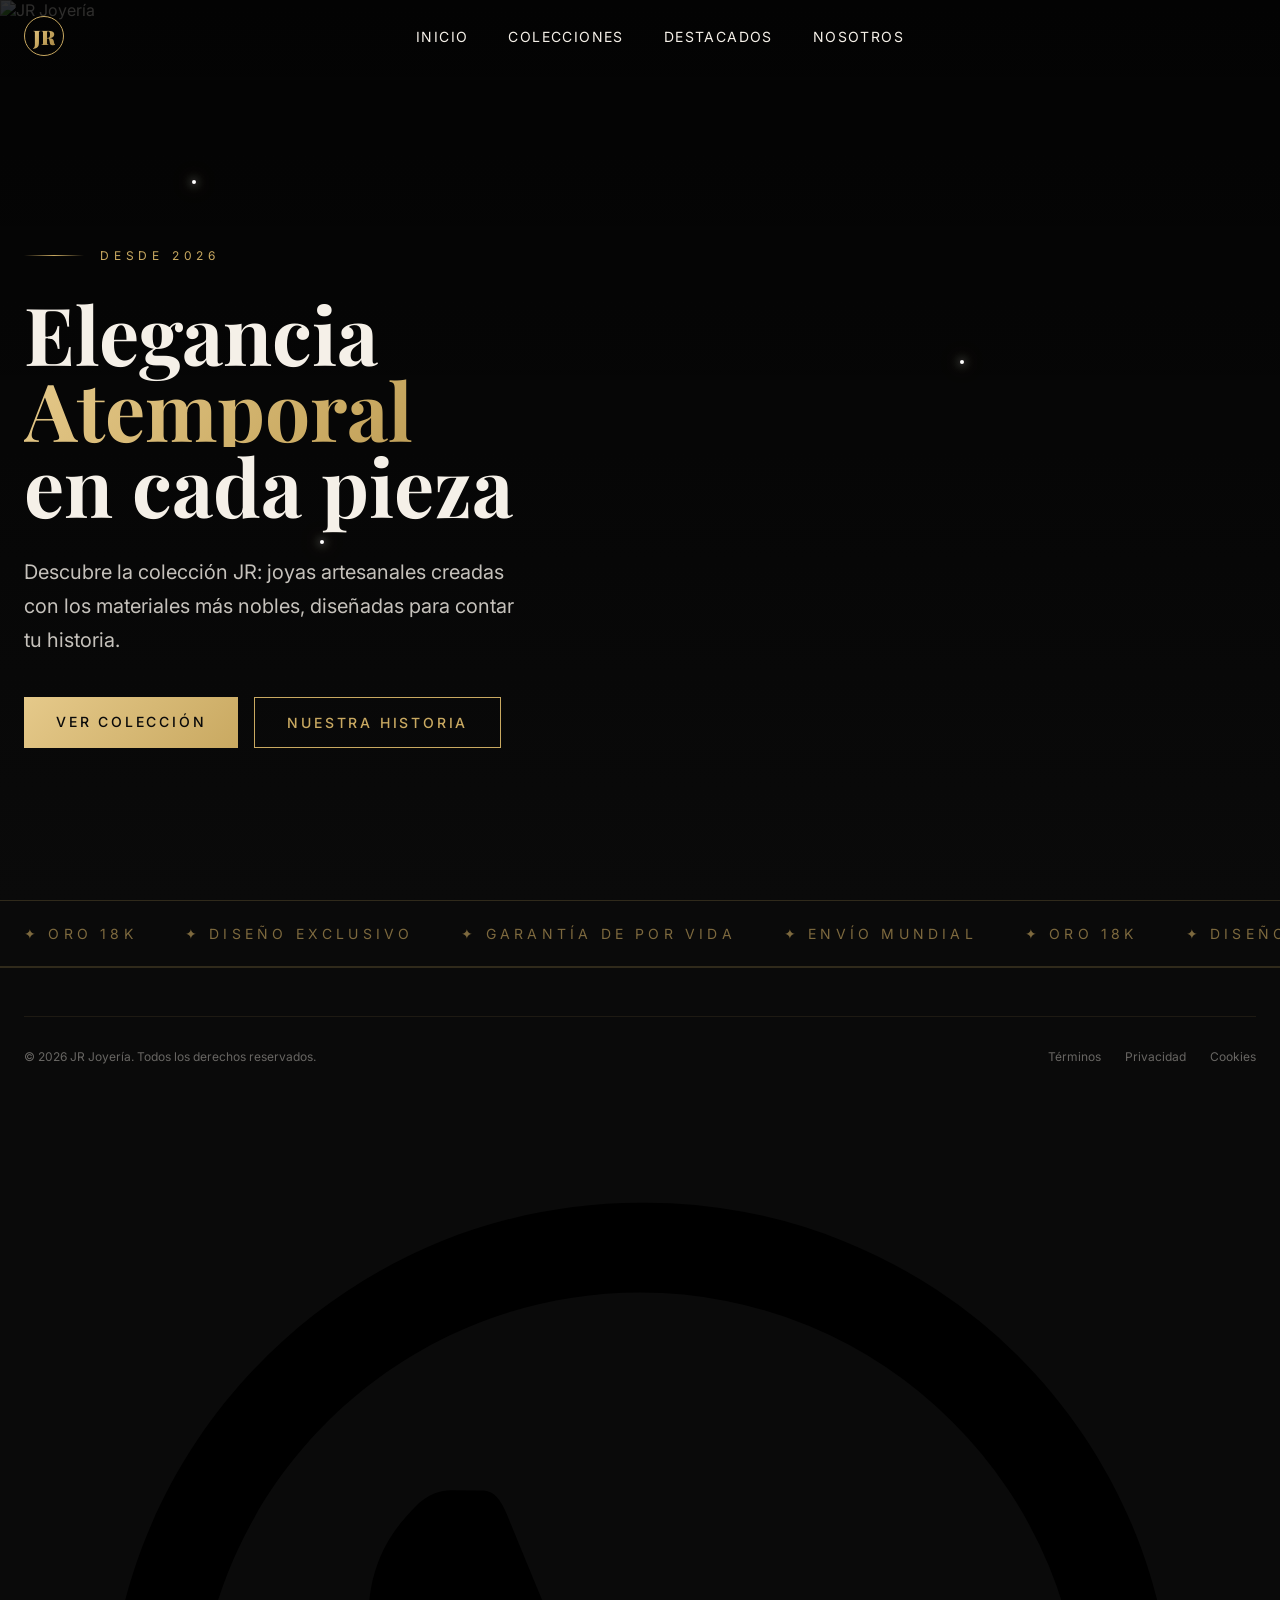
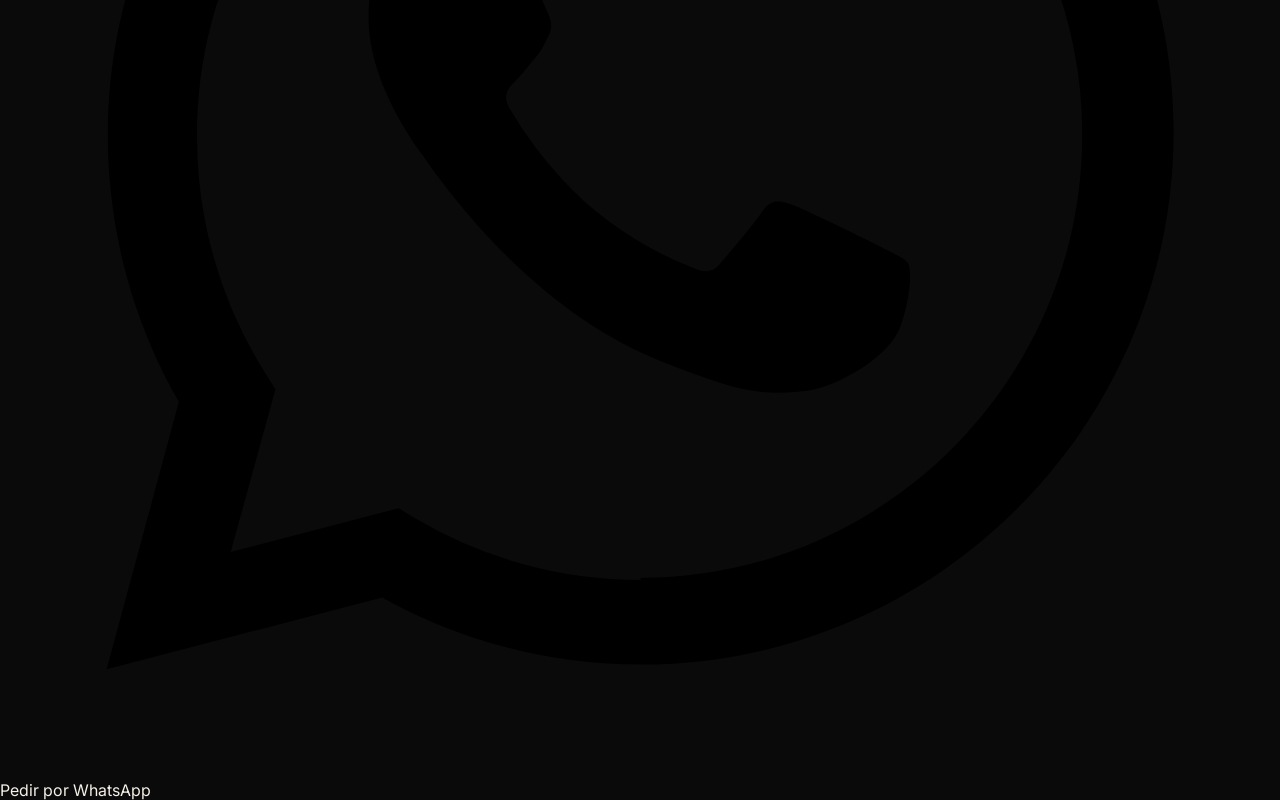
==== index.html @ 3cc1b0e0 "Update index.html" ====
<!DOCTYPE html>
<html lang="es">
<head>
<meta charset="UTF-8">
<meta name="viewport" content="width=device-width, initial-scale=1.0">
<title>JR Joyería</title>
<link rel="stylesheet" href="style.css">
<script src="script.js" defer></script>
<script src="https://cdn.tailwindcss.com"></script>
</head>
<body>

<nav id="navbar" style="position: fixed; top: 0; left: 0; right: 0; z-index: 50; padding: 1.5rem 0; transition: all 0.5s;">
  <div style="max-width: 80rem; margin: 0 auto; padding: 0 1.5rem; display: flex; align-items: center; justify-content: space-between;">
    <a href="index.html" style="display: flex; align-items: center; gap: 0.75rem;">
      <div class="gold-border" style="width: 2.5rem; height: 2.5rem; border-radius: 50%; display: flex; align-items: center; justify-content: center;">
        <span class="logo-mark text-gold-gradient" style="font-size: 1.25rem;">JR</span>
      </div>
    </a>

    <div style="display: flex; align-items: center; gap: 2.5rem;">
      <a href="index.html" style="font-size: 0.875rem; letter-spacing: 0.1em;">INICIO</a>
      <a href="colecciones.html" style="font-size: 0.875rem; letter-spacing: 0.1em;">COLECCIONES</a>
      <a href="destacados.html" style="font-size: 0.875rem; letter-spacing: 0.1em;">DESTACADOS</a>
      <a href="nosotros.html" style="font-size: 0.875rem; letter-spacing: 0.1em;">NOSOTROS</a>
    </div>

    <div style="display: flex; align-items: center; gap: 1rem;"></div>
  </div>
</nav>

<section id="inicio" style="position: relative; min-height: 100vh; display: flex; align-items: center; overflow: hidden;">
  <div style="position: absolute; inset: 0;">
    <img src="https://images.unsplash.com/photo-1515562141207-7a88fb7ce338?w=1920&h=1080&fit=crop" alt="JR Joyería" style="width: 100%; height: 100%; object-fit: cover; 
    opacity: 0.6;" />
    <div style="position: absolute; inset: 0; background: linear-gradient(to bottom, rgba(0,0,0,0.7), rgba(0,0,0,0.4), #0a0a0a);"></div>
  </div>

  <div class="sparkle" style="top: 20%; left: 15%; animation-delay: 0s;"></div>
  <div class="sparkle" style="top: 40%; left: 75%; animation-delay: 0.5s;"></div>
  <div class="sparkle" style="top: 60%; left: 25%; animation-delay: 1s;"></div>

  <div style="position: relative; z-index: 10; max-width: 80rem; margin: 0 auto; padding: 8rem 1.5rem 2rem; width: 100%;">
    <div style="max-width: 42rem;">
      <div style="display: flex; align-items: center; gap: 1rem; margin-bottom: 2rem;" class="reveal">
        <div class="gold-divider"></div>
        <span style="font-size: 0.75rem; letter-spacing: 0.4em; color: #c9a961; text-transform: uppercase;">Desde 2026</span>
      </div>
      <h1 class="font-serif reveal" style="font-size: 5rem; line-height: 0.95; margin-bottom: 2rem;">
        <span style="display: block; color: #f5f0e8;">Elegancia</span>
        <span style="display: block;" class="text-gold-gradient">Atemporal</span>
        <span style="display: block; color: #f5f0e8;">en cada pieza</span>
      </h1>
      <p class="reveal" style="font-size: 1.25rem; color: rgba(245,240,232,0.8); max-width: 32rem; margin-bottom: 2.5rem; line-height: 1.7;">
        Descubre la colección JR: joyas artesanales creadas con los materiales más nobles, diseñadas para contar tu historia.
      </p>
      <div style="display: flex; gap: 1rem; flex-wrap: wrap;" class="reveal">
        <a href="destacados.html" class="btn-gold" style="padding: 1rem 2rem; font-size: 0.875rem; letter-spacing: 0.2em; text-transform: uppercase; font-weight: 500;">
          Ver Colección
        </a>
        <a href="nosotros.html" class="btn-outline" style="padding: 1rem 2rem; font-size: 0.875rem; letter-spacing: 0.2em; text-transform: uppercase; font-weight: 500;">
          Nuestra Historia
        </a>
      </div>
    </div>
  </div>
</section>

<div style="border-top: 1px solid rgba(201,169,97,0.2); border-bottom: 1px solid rgba(201,169,97,0.2); padding: 1.5rem 0; overflow: hidden; background: #0a0a0a;">
  <div class="marquee-track" style="display: flex; white-space: nowrap;">
    <div style="display: flex; align-items: center; gap: 3rem; padding: 0 1.5rem; color: rgba(201,169,97,0.6); letter-spacing: 0.3em; font-size: 0.875rem; text-transform: uppercase;">
      <span>✦ Oro 18k</span>
      <span>✦ Diseño Exclusivo</span>
      <span>✦ Garantía de por vida</span>
      <span>✦ Envío Mundial</span>
      <span>✦ Oro 18k</span>
      <span>✦ Diseño Exclusivo</span>
      <span>✦ Garantía de por vida</span>
      <span>✦ Envío Mundial</span>
    </div>
  </div>
</div>











<footer style="background: #0a0a0a; border-top: 1px solid rgba(201,169,97,0.2); padding: 3rem 0 2rem;">
  <div style="max-width: 80rem; margin: 0 auto; padding: 0 1.5rem;">
    <div style="display: flex; justify-content: space-between; align-items: center; padding-top: 2rem; border-top: 1px solid rgba(201,169,97,0.1); flex-wrap: wrap; gap: 1rem;">
      <p style="font-size: 0.75rem; color: rgba(245,240,232,0.4);">© 2026 JR Joyería. Todos los derechos reservados.</p>
      <div style="display: flex; gap: 1.5rem; font-size: 0.75rem; color: rgba(245,240,232,0.4);">
        <a href="#" style="color: rgba(245,240,232,0.4);">Términos</a>
        <a href="#" style="color: rgba(245,240,232,0.4);">Privacidad</a>
        <a href="#" style="color: rgba(245,240,232,0.4);">Cookies</a>
      </div>
    </div>
  </div>
</footer>

<div id="cartSidebar" class="cart-sidebar" style="position: fixed; top: 0; right: 0; width: 24rem; max-width: 100%; height: 100vh; 
background: #0a0a0a; border-left: 1px solid rgba(201,169,97,0.2); z-index: 100; padding: 2rem; overflow-y: auto;">
  <div style="display: flex; justify-content: space-between; align-items: center; margin-bottom: 2rem;">
    <h3 class="font-serif" style="font-size: 1.5rem;">Tu Carrito</h3>
    <button id="closeCart" style="background: none; border: none; color: #f5f0e8; cursor: pointer; padding: 0.5rem;">
      <svg style="width: 1.5rem; height: 1.5rem;" fill="none" stroke="currentColor" stroke-width="2" viewBox="0 0 24 24"><path stroke-linecap="round" stroke-linejoin="round" d="M6 18L18 6M6 6l12 12"/></svg>
    </button>
  
  </div>
</div>

<div id="toast" style="position: fixed; bottom: 1.5rem; right: 1.5rem; z-index: 150; background: #c9a961; color: #0a0a0a; padding: 1rem 1.5rem; 
box-shadow: 0 10px 30px rgba(0,0,0,0.3); transform: translateY(6rem); opacity: 0; transition: all 0.5s; display: flex; align-items: center; gap: 0.75rem;">
  <svg style="width: 1.25rem; height: 1.25rem;" fill="none" stroke="currentColor" stroke-width="2" viewBox="0 0 24 24"><path stroke-linecap="round" 
    stroke-linejoin="round" d="M9 12.75L11.25 15 15 9.75M21 12a9 9 0 11-18 0 9 9 0 0118 0z"/></svg>
  <span id="toastMsg" style="font-size: 0.875rem; font-weight: 500; letter-spacing: 0.05em;"></span>
</div>

</body>
</html>
---- style.css ----
@import url('https://fonts.googleapis.com/css2?family=Playfair+Display:wght@400;500;600;700;900&family=Inter:wght@300;400;500;600;700&display=swap');
  
  :root {
    --gold: #c9a961;
    --gold-light: #e5c98a;
    --gold-dark: #a08040;
    --black: #0a0a0a;
    --cream: #f5f0e8;
  }
  
  * {
    margin: 0;
    padding: 0;
    box-sizing: border-box;
  }
  
  body {
    font-family: 'Inter', sans-serif;
    background: #0a0a0a;
    color: #f5f0e8;
    overflow-x: hidden;
  }
  
  .font-serif {
    font-family: 'Playfair Display', serif;
  }
  
  .text-gold-gradient {
    background: linear-gradient(135deg, #e5c98a 0%, #c9a961 50%, #a08040 100%);
    -webkit-background-clip: text;
    background-clip: text;
    -webkit-text-fill-color: transparent;
  }
  
  .gold-border {
    border: 1px solid #c9a961;
  }
  
  .reveal {
    opacity: 0;
    transform: translateY(40px);
    transition: opacity 1s ease, transform 1s ease;
  }
  
  .reveal.visible {
    opacity: 1;
    transform: translateY(0);
  }
  
  @keyframes shimmer {
    0% { background-position: -200% center; }
    100% { background-position: 200% center; }
  }
  
  @keyframes float {
    0%, 100% { transform: translateY(0); }
    50% { transform: translateY(-10px); }
  }
  
  .float {
    animation: float 4s ease-in-out infinite;
  }
  
  @keyframes sparkle {
    0%, 100% { opacity: 0; transform: scale(0); }
    50% { opacity: 1; transform: scale(1); }
  }
  
  .sparkle {
    position: absolute;
    width: 4px;
    height: 4px;
    background: #fff;
    border-radius: 50%;
    box-shadow: 0 0 10px #fff, 0 0 20px #c9a961;
    animation: sparkle 2s infinite;
  }
  
  .product-card {
    transition: transform 0.5s ease;
  }
  
  .product-card:hover {
    transform: translateY(-8px);
  }
  
  .product-card .overlay {
    opacity: 0;
    transition: opacity 0.4s ease;
  }
  
  .product-card:hover .overlay {
    opacity: 1;
  }
  
  .product-card img {
    transition: transform 0.8s ease;
  }
  
  .product-card:hover img {
    transform: scale(1.08);
  }
  
  .nav-glass {
    backdrop-filter: blur(20px);
    -webkit-backdrop-filter: blur(20px);
    background: rgba(10, 10, 10, 0.9);
    border-bottom: 1px solid rgba(201, 169, 97, 0.2);
  }
  
  .btn-gold {
    background: linear-gradient(135deg, #e5c98a 0%, #c9a961 100%);
    color: #0a0a0a;
    transition: all 0.3s ease;
    border: none;
    cursor: pointer;
  }
  
  .btn-gold:hover {
    background: linear-gradient(135deg, #f0d89a 0%, #d4b870 100%);
    transform: translateY(-2px);
    box-shadow: 0 10px 30px rgba(201, 169, 97, 0.3);
  }
  
  .btn-outline {
    border: 1px solid #c9a961;
    color: #c9a961;
    background: transparent;
    transition: all 0.3s ease;
    cursor: pointer;
  }
  
  .btn-outline:hover {
    background: #c9a961;
    color: #0a0a0a;
  }
  
  .gold-divider {
    width: 60px;
    height: 1px;
    background: linear-gradient(90deg, transparent, #c9a961, transparent);
  }
  
  .category-card {
    position: relative;
    overflow: hidden;
  }
  
  .category-card::after {
    content: '';
    position: absolute;
    inset: 0;
    background: linear-gradient(to top, rgba(0,0,0,0.85) 0%, rgba(0,0,0,0.3) 50%, transparent 100%);
    transition: all 0.4s ease;
  }
  
  .category-card:hover::after {
    background: linear-gradient(to top, rgba(201,169,97,0.85) 0%, rgba(201,169,97,0.3) 50%, transparent 100%);
  }
  
  .category-card .cat-content {
    position: relative;
    z-index: 2;
  }
  
  .testimonial {
    background: linear-gradient(135deg, rgba(201,169,97,0.05) 0%, rgba(10,10,10,0.5) 100%);
    border: 1px solid rgba(201,169,97,0.2);
  }
  
  input:focus, textarea:focus {
    outline: none;
    border-color: #c9a961;
  }
  
  .logo-mark {
    font-family: 'Playfair Display', serif;
    font-weight: 900;
  }
  
  @keyframes marquee {
    0% { transform: translateX(0); }
    100% { transform: translateX(-50%); }
  }
  
  .marquee-track {
    animation: marquee 30s linear infinite;
  }
  
  .mobile-menu {
    transform: translateX(100%);
    transition: transform 0.4s ease;
  }
  
  .mobile-menu.open {
    transform: translateX(0);
  }
  
  .no-scroll {
    overflow: hidden;
  }
  
  a {
    text-decoration: none;
    color: inherit;
  }
  
  a:hover {
    color: #c9a961;
  }
  
  .cart-sidebar {
    transform: translateX(100%);
    transition: transform 0.4s ease;
  }
  
  .cart-sidebar.open {
    transform: translateX(0);
  }
  
  .cart-item {
    display: flex;
    gap: 1rem;
    padding: 1rem 0;
    border-bottom: 1px solid rgba(201,169,97,0.2);
  }
  
  .cart-item img {
    width: 80px;
    height: 80px;
    object-fit: cover;
  }





@media (max-width: 900px) {
  #navbar {
    padding: 1rem 0 !important;
  }

  #navbar > div {
    padding: 0 1rem !important;
  }

  #navbar > div > div {
    gap: 1.5rem !important;
  }

  #navbar a {
    font-size: 0.75rem !important;
  }

  #navbar .gold-border {
    width: 2.2rem !important;
    height: 2.2rem !important;
  }

  #navbar .logo-mark {
    font-size: 1rem !important;
  }
}

@media (max-width: 600px) {
  #navbar {
    padding: 0.8rem 0 !important;
  }

  #navbar > div {
    padding: 0 0.8rem !important;
  }

  #navbar > div > div {
    gap: 0.7rem !important;
  }

  #navbar a {
    font-size: 0.6rem !important;
    letter-spacing: 0.03em !important;
  }

  #navbar .gold-border {
    width: 2rem !important;
    height: 2rem !important;
  }

  #navbar .logo-mark {
    font-size: 0.85rem !important;
  }
}
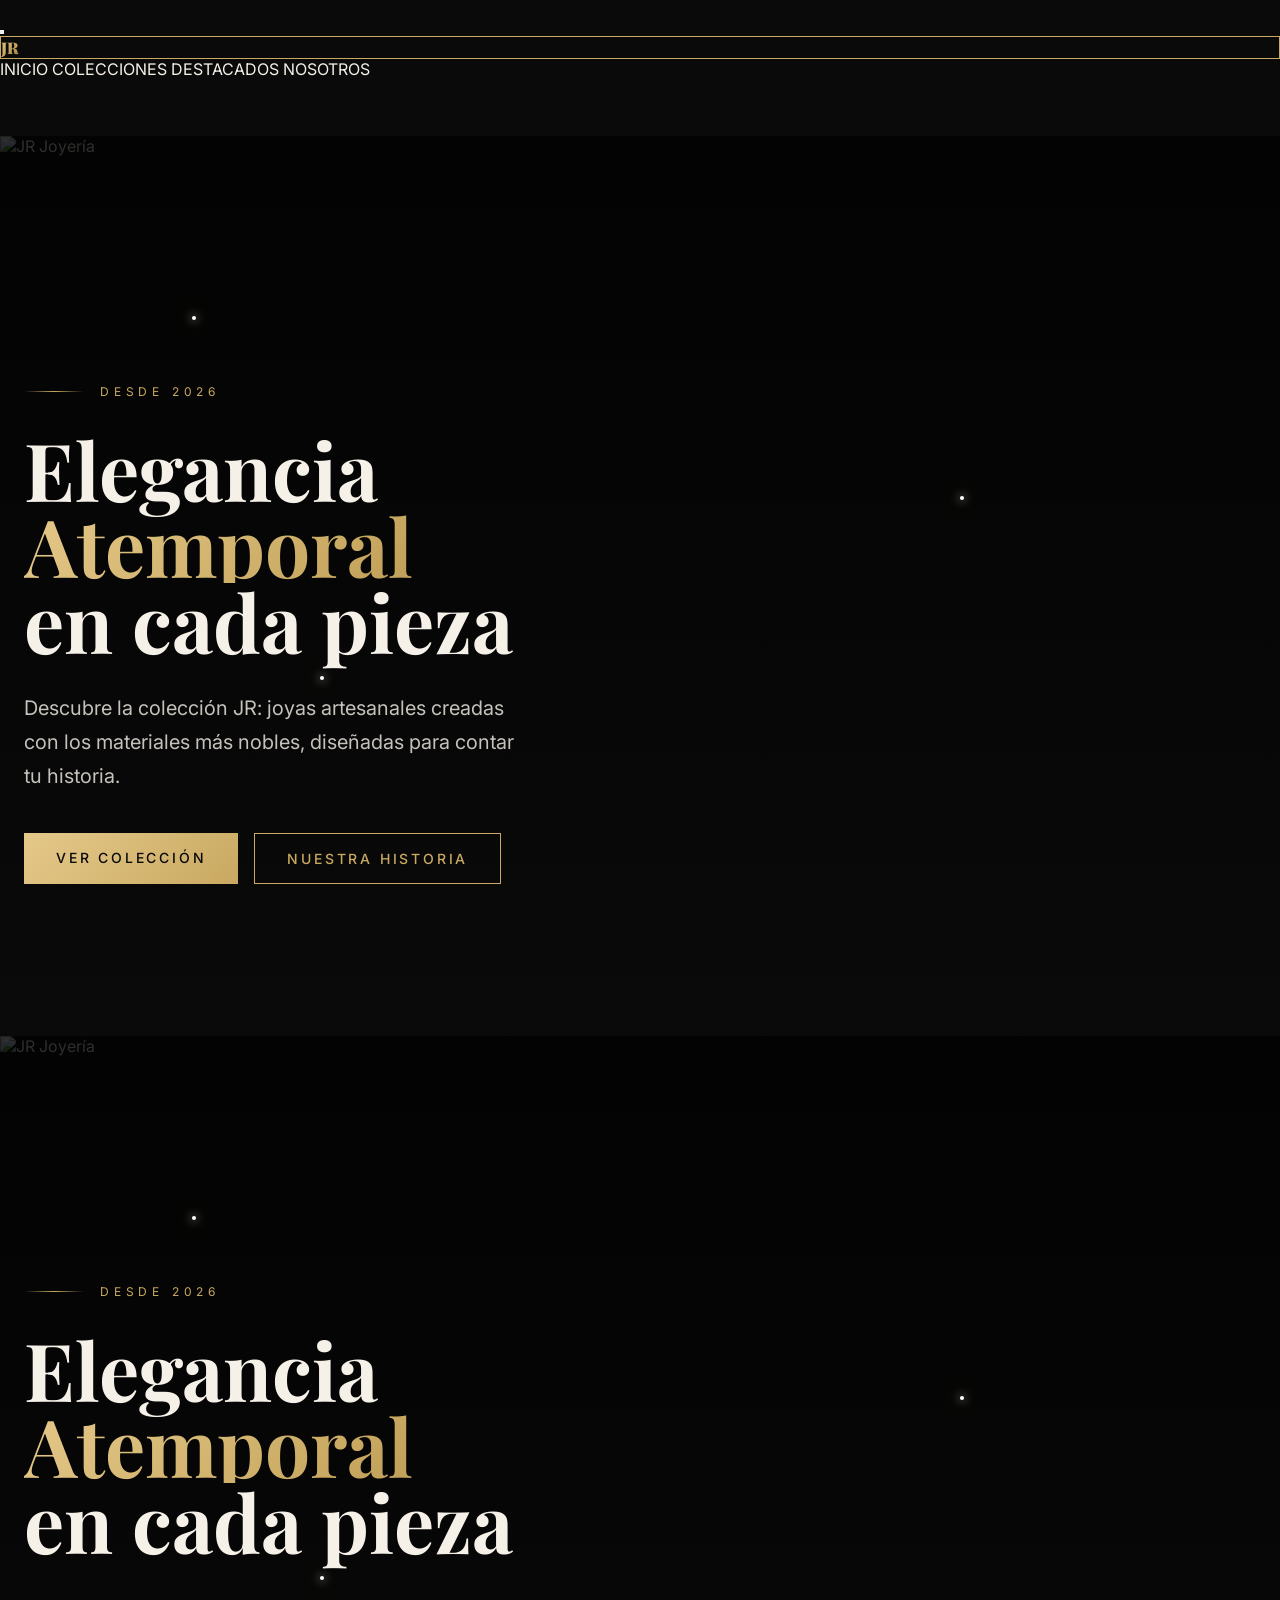
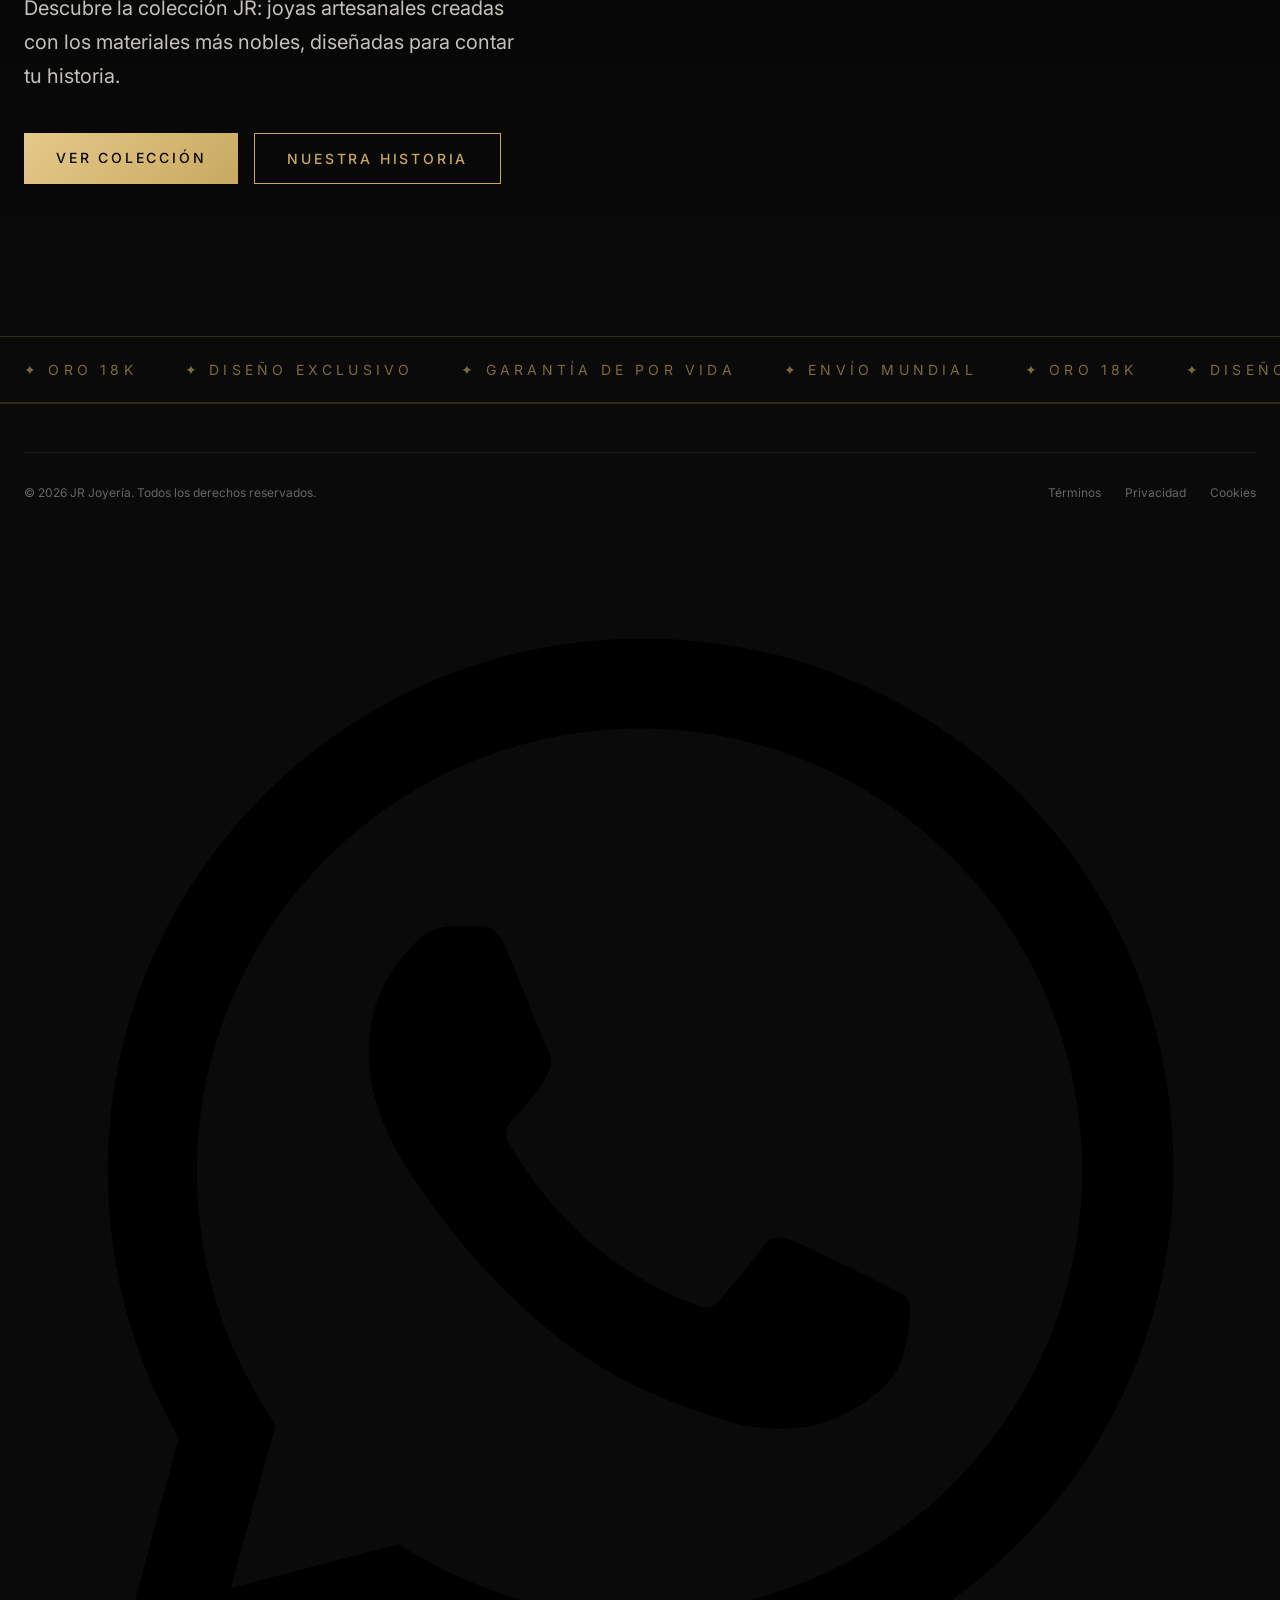
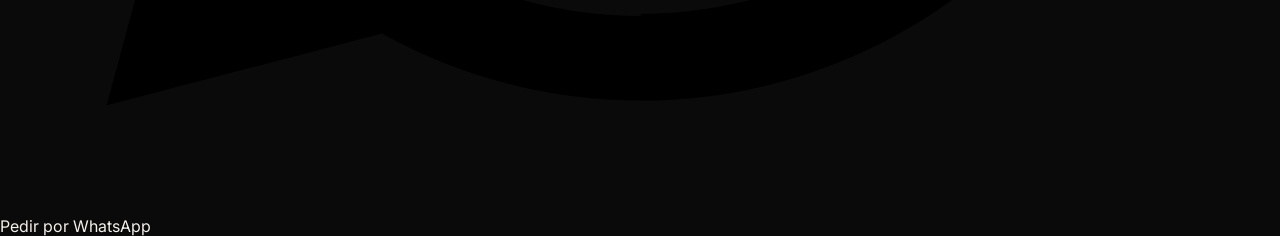
==== commit d23424f0: "Refactor navbar and mobile menu structure" ====
--- a/index.html
+++ b/index.html
@@ -10,24 +10,93 @@
 </head>
 <body>
 
-<nav id="navbar" style="position: fixed; top: 0; left: 0; right: 0; z-index: 50; padding: 1.5rem 0; transition: all 0.5s;">
-  <div style="max-width: 80rem; margin: 0 auto; padding: 0 1.5rem; display: flex; align-items: center; justify-content: space-between;">
-    <a href="index.html" style="display: flex; align-items: center; gap: 0.75rem;">
-      <div class="gold-border" style="width: 2.5rem; height: 2.5rem; border-radius: 50%; display: flex; align-items: center; justify-content: center;">
-        <span class="logo-mark text-gold-gradient" style="font-size: 1.25rem;">JR</span>
+<nav id="navbar">
+  <div class="navbar-container">
+
+    <!--bt_movil-->
+    <button id="mobileMenuBtn" class="mobile-menu-btn" aria-label="Abrir menú">
+      <span></span>
+      <span></span>
+      <span></span>
+    </button>
+
+    <!--logo-->
+    <a href="index.html" class="navbar-logo">
+      <div class="gold-border">
+        <span class="logo-mark text-gold-gradient">JR</span>
       </div>
     </a>
 
-    <div style="display: flex; align-items: center; gap: 2.5rem;">
-      <a href="index.html" style="font-size: 0.875rem; letter-spacing: 0.1em;">INICIO</a>
-      <a href="colecciones.html" style="font-size: 0.875rem; letter-spacing: 0.1em;">COLECCIONES</a>
-      <a href="destacados.html" style="font-size: 0.875rem; letter-spacing: 0.1em;">DESTACADOS</a>
-      <a href="nosotros.html" style="font-size: 0.875rem; letter-spacing: 0.1em;">NOSOTROS</a>
+    <!--pc-->
+    <div class="desktop-menu">
+      <a href="index.html">INICIO</a>
+      <a href="colecciones.html">COLECCIONES</a>
+      <a href="destacados.html">DESTACADOS</a>
+      <a href="nosotros.html">NOSOTROS</a>
     </div>
 
-    <div style="display: flex; align-items: center; gap: 1rem;"></div>
+    <!--es_derecho-->
+    <div class="navbar-right"></div>
+
   </div>
 </nav>
+
+
+<!--movil -->
+<div id="mobileMenu" class="mobile-menu">
+
+  <button id="closeMobileMenu" class="close-mobile-menu">
+    ×
+  </button>
+
+  <div class="mobile-menu-links">
+    <a href="index.html">INICIO</a>
+    <a href="colecciones.html">COLECCIONES</a>
+    <a href="destacados.html">DESTACADOS</a>
+    <a href="nosotros.html">NOSOTROS</a>
+  </div>
+
+</div>
+
+<!--FONDO OSCURO-->
+<div id="mobileOverlay" class="mobile-overlay"></div>
+
+<section id="inicio" style="position: relative; min-height: 100vh; display: flex; align-items: center; overflow: hidden;">
+  <div style="position: absolute; inset: 0;">
+    <img src="https://images.unsplash.com/photo-1515562141207-7a88fb7ce338?w=1920&h=1080&fit=crop" alt="JR Joyería" style="width: 100%; height: 100%; object-fit: cover; 
+    opacity: 0.6;" />
+    <div style="position: absolute; inset: 0; background: linear-gradient(to bottom, rgba(0,0,0,0.7), rgba(0,0,0,0.4), #0a0a0a);"></div>
+  </div>
+
+  <div class="sparkle" style="top: 20%; left: 15%; animation-delay: 0s;"></div>
+  <div class="sparkle" style="top: 40%; left: 75%; animation-delay: 0.5s;"></div>
+  <div class="sparkle" style="top: 60%; left: 25%; animation-delay: 1s;"></div>
+
+  <div style="position: relative; z-index: 10; max-width: 80rem; margin: 0 auto; padding: 8rem 1.5rem 2rem; width: 100%;">
+    <div style="max-width: 42rem;">
+      <div style="display: flex; align-items: center; gap: 1rem; margin-bottom: 2rem;" class="reveal">
+        <div class="gold-divider"></div>
+        <span style="font-size: 0.75rem; letter-spacing: 0.4em; color: #c9a961; text-transform: uppercase;">Desde 2026</span>
+      </div>
+      <h1 class="font-serif reveal" style="font-size: 5rem; line-height: 0.95; margin-bottom: 2rem;">
+        <span style="display: block; color: #f5f0e8;">Elegancia</span>
+        <span style="display: block;" class="text-gold-gradient">Atemporal</span>
+        <span style="display: block; color: #f5f0e8;">en cada pieza</span>
+      </h1>
+      <p class="reveal" style="font-size: 1.25rem; color: rgba(245,240,232,0.8); max-width: 32rem; margin-bottom: 2.5rem; line-height: 1.7;">
+        Descubre la colección JR: joyas artesanales creadas con los materiales más nobles, diseñadas para contar tu historia.
+      </p>
+      <div style="display: flex; gap: 1rem; flex-wrap: wrap;" class="reveal">
+        <a href="destacados.html" class="btn-gold" style="padding: 1rem 2rem; font-size: 0.875rem; letter-spacing: 0.2em; text-transform: uppercase; font-weight: 500;">
+          Ver Colección
+        </a>
+        <a href="nosotros.html" class="btn-outline" style="padding: 1rem 2rem; font-size: 0.875rem; letter-spacing: 0.2em; text-transform: uppercase; font-weight: 500;">
+          Nuestra Historia
+        </a>
+      </div>
+    </div>
+  </div>
+</section>
 
 <section id="inicio" style="position: relative; min-height: 100vh; display: flex; align-items: center; overflow: hidden;">
   <div style="position: absolute; inset: 0;">
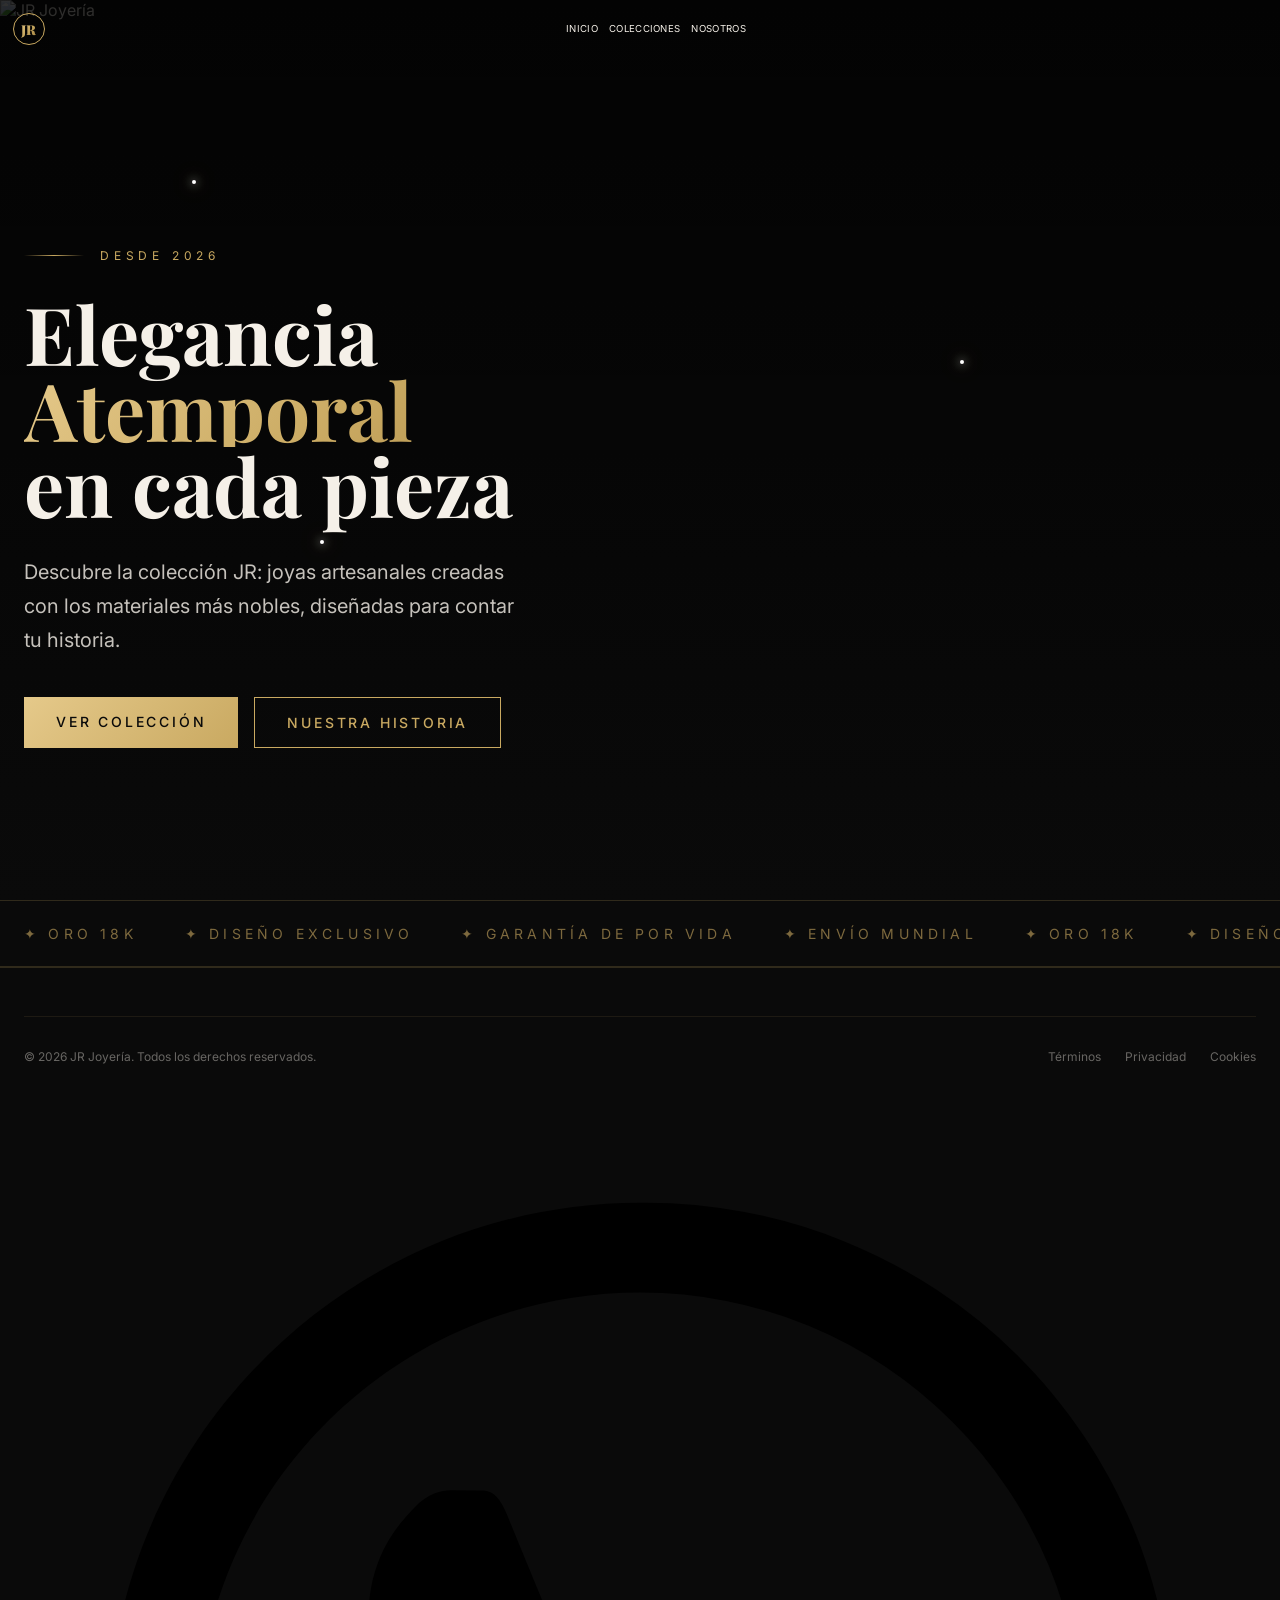
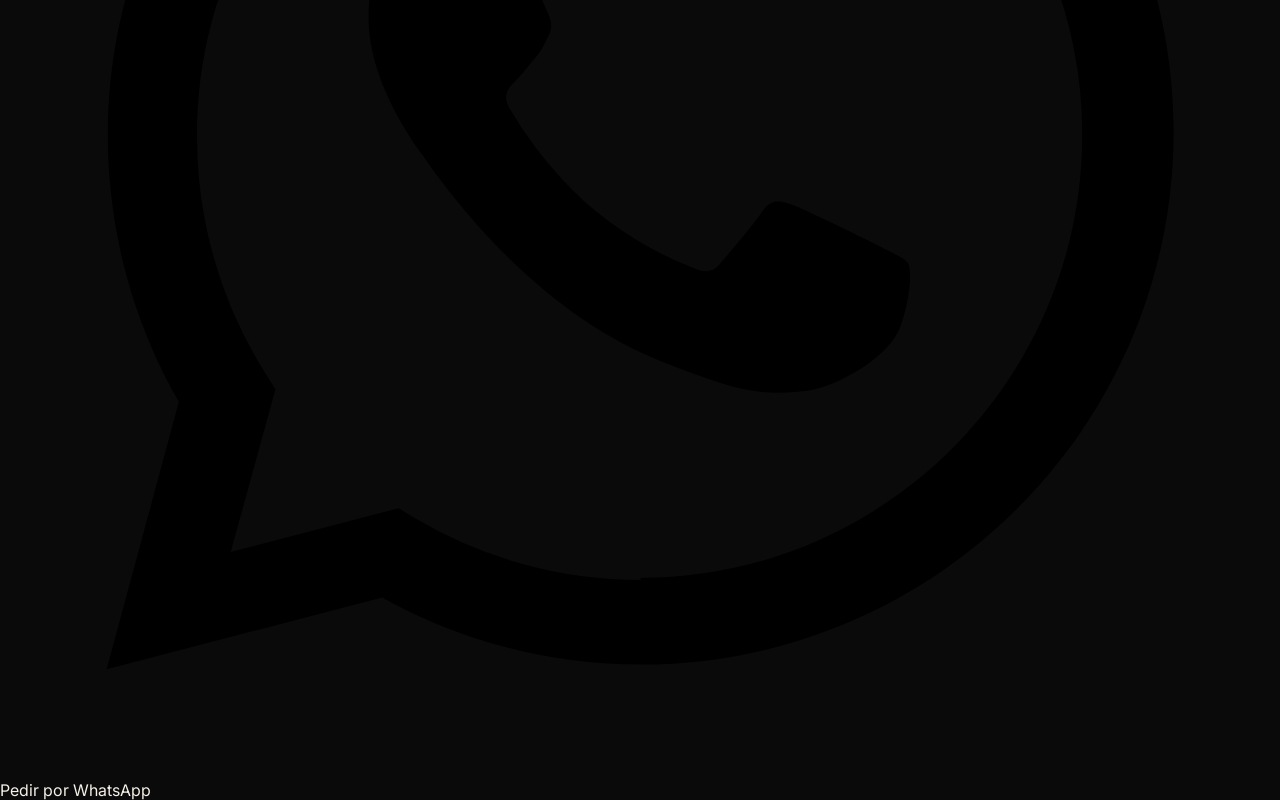
==== commit d7cf3437: "Fix HTML structure and remove duplicate sections" ====
--- a/index.html
+++ b/index.html
@@ -31,7 +31,6 @@
     <div class="desktop-menu">
       <a href="index.html">INICIO</a>
       <a href="colecciones.html">COLECCIONES</a>
-      <a href="destacados.html">DESTACADOS</a>
       <a href="nosotros.html">NOSOTROS</a>
     </div>
 
@@ -52,7 +51,6 @@
   <div class="mobile-menu-links">
     <a href="index.html">INICIO</a>
     <a href="colecciones.html">COLECCIONES</a>
-    <a href="destacados.html">DESTACADOS</a>
     <a href="nosotros.html">NOSOTROS</a>
   </div>
 
@@ -87,44 +85,7 @@
         Descubre la colección JR: joyas artesanales creadas con los materiales más nobles, diseñadas para contar tu historia.
       </p>
       <div style="display: flex; gap: 1rem; flex-wrap: wrap;" class="reveal">
-        <a href="destacados.html" class="btn-gold" style="padding: 1rem 2rem; font-size: 0.875rem; letter-spacing: 0.2em; text-transform: uppercase; font-weight: 500;">
-          Ver Colección
-        </a>
-        <a href="nosotros.html" class="btn-outline" style="padding: 1rem 2rem; font-size: 0.875rem; letter-spacing: 0.2em; text-transform: uppercase; font-weight: 500;">
-          Nuestra Historia
-        </a>
-      </div>
-    </div>
-  </div>
-</section>
-
-<section id="inicio" style="position: relative; min-height: 100vh; display: flex; align-items: center; overflow: hidden;">
-  <div style="position: absolute; inset: 0;">
-    <img src="https://images.unsplash.com/photo-1515562141207-7a88fb7ce338?w=1920&h=1080&fit=crop" alt="JR Joyería" style="width: 100%; height: 100%; object-fit: cover; 
-    opacity: 0.6;" />
-    <div style="position: absolute; inset: 0; background: linear-gradient(to bottom, rgba(0,0,0,0.7), rgba(0,0,0,0.4), #0a0a0a);"></div>
-  </div>
-
-  <div class="sparkle" style="top: 20%; left: 15%; animation-delay: 0s;"></div>
-  <div class="sparkle" style="top: 40%; left: 75%; animation-delay: 0.5s;"></div>
-  <div class="sparkle" style="top: 60%; left: 25%; animation-delay: 1s;"></div>
-
-  <div style="position: relative; z-index: 10; max-width: 80rem; margin: 0 auto; padding: 8rem 1.5rem 2rem; width: 100%;">
-    <div style="max-width: 42rem;">
-      <div style="display: flex; align-items: center; gap: 1rem; margin-bottom: 2rem;" class="reveal">
-        <div class="gold-divider"></div>
-        <span style="font-size: 0.75rem; letter-spacing: 0.4em; color: #c9a961; text-transform: uppercase;">Desde 2026</span>
-      </div>
-      <h1 class="font-serif reveal" style="font-size: 5rem; line-height: 0.95; margin-bottom: 2rem;">
-        <span style="display: block; color: #f5f0e8;">Elegancia</span>
-        <span style="display: block;" class="text-gold-gradient">Atemporal</span>
-        <span style="display: block; color: #f5f0e8;">en cada pieza</span>
-      </h1>
-      <p class="reveal" style="font-size: 1.25rem; color: rgba(245,240,232,0.8); max-width: 32rem; margin-bottom: 2.5rem; line-height: 1.7;">
-        Descubre la colección JR: joyas artesanales creadas con los materiales más nobles, diseñadas para contar tu historia.
-      </p>
-      <div style="display: flex; gap: 1rem; flex-wrap: wrap;" class="reveal">
-        <a href="destacados.html" class="btn-gold" style="padding: 1rem 2rem; font-size: 0.875rem; letter-spacing: 0.2em; text-transform: uppercase; font-weight: 500;">
+        <a href="colecciones.html" class="btn-gold" style="padding: 1rem 2rem; font-size: 0.875rem; letter-spacing: 0.2em; text-transform: uppercase; font-weight: 500;">
           Ver Colección
         </a>
         <a href="nosotros.html" class="btn-outline" style="padding: 1rem 2rem; font-size: 0.875rem; letter-spacing: 0.2em; text-transform: uppercase; font-weight: 500;">
@@ -149,13 +110,6 @@
     </div>
   </div>
 </div>
-
-
-
-
-
-
-
 
 
 
--- a/style.css
+++ b/style.css
@@ -107,7 +107,7 @@
     background: rgba(10, 10, 10, 0.9);
     border-bottom: 1px solid rgba(201, 169, 97, 0.2);
   }
-  
+
   .btn-gold {
     background: linear-gradient(135deg, #e5c98a 0%, #c9a961 100%);
     color: #0a0a0a;
@@ -231,11 +231,7 @@
     object-fit: cover;
   }
 
-
-
-
-
-@media (max-width: 900px) {
+/* Tablet */
   #navbar {
     padding: 1rem 0 !important;
   }
@@ -260,9 +256,10 @@
   #navbar .logo-mark {
     font-size: 1rem !important;
   }
-}
-
-@media (max-width: 600px) {
+
+
+/* Celular */
+
   #navbar {
     padding: 0.8rem 0 !important;
   }
@@ -288,4 +285,248 @@
   #navbar .logo-mark {
     font-size: 0.85rem !important;
   }
-}
+
+  /*NAVBAR*/
+
+#navbar {
+  position: fixed;
+  top: 0;
+  left: 0;
+  right: 0;
+  z-index: 100;
+  padding: 1.5rem 0;
+  transition: all 0.5s ease;
+}
+
+.navbar-container {
+  max-width: 80rem;
+  margin: 0 auto;
+  padding: 0 1.5rem;
+  display: flex;
+  align-items: center;
+  justify-content: space-between;
+  position: relative;
+}
+
+/*LOGO*/
+.navbar-logo {
+  display: flex;
+  align-items: center;
+  justify-content: center;
+  z-index: 101;
+}
+
+.navbar-logo .gold-border {
+  width: 2.5rem;
+  height: 2.5rem;
+  border-radius: 50%;
+  display: flex;
+  align-items: center;
+  justify-content: center;
+}
+
+.navbar-logo .logo-mark {
+  font-size: 1.25rem;
+}
+
+/*MEN DESKTOP*/
+.desktop-menu {
+  display: flex;
+  align-items: center;
+  gap: 2.5rem;
+}
+
+.desktop-menu a {
+  font-size: 0.875rem;
+  letter-spacing: 0.1em;
+  transition: color 0.3s ease;
+}
+
+/*BOTONMOVIL */
+.mobile-menu-btn {
+  display: none;
+  width: 40px;
+  height: 40px;
+  background: transparent;
+  border: none;
+  cursor: pointer;
+  flex-direction: column;
+  justify-content: center;
+  gap: 5px;
+  padding: 5px;
+  z-index: 105;
+}
+
+.mobile-menu-btn span {
+  display: block;
+  width: 24px;
+  height: 2px;
+  background: #c9a961;
+  transition: all 0.3s ease;
+}
+
+
+/*MENU LATERAL*/
+.mobile-menu {
+  position: fixed;
+  top: 0;
+  left: 0;
+  width: 280px;
+  max-width: 85vw;
+  height: 100vh;
+  background: rgba(10, 10, 10, 0.98);
+  border-right: 1px solid rgba(201, 169, 97, 0.25);
+  z-index: 110;
+  transform: translateX(-100%);
+  transition: transform 0.4s ease;
+  padding: 6rem 2rem 2rem;
+}
+
+.mobile-menu.open {
+  transform: translateX(0);
+}
+
+/*BOTON CERRAR*/
+.close-mobile-menu {
+  position: absolute;
+
+  top: 1.2rem;
+  right: 1.5rem;
+
+  background: transparent;
+  border: none;
+
+  color: #c9a961;
+
+  font-size: 2rem;
+
+  cursor: pointer;
+}
+
+/*LINKS*/
+.mobile-menu-links {
+  display: flex;
+  flex-direction: column;
+
+  gap: 1.8rem;
+}
+
+.mobile-menu-links a {
+  font-size: 0.95rem;
+
+  letter-spacing: 0.15em;
+
+  color: #f5f0e8;
+
+  padding-bottom: 1rem;
+
+  border-bottom: 1px solid rgba(201, 169, 97, 0.15);
+
+  transition: all 0.3s ease;
+}
+
+.mobile-menu-links a:hover {
+  color: #c9a961;
+
+  padding-left: 8px;
+}
+
+/*OVERLAY*/
+
+.mobile-overlay {
+  position: fixed;
+
+  inset: 0;
+
+  background: rgba(0, 0, 0, 0.65);
+
+  z-index: 109;
+
+  opacity: 0;
+  visibility: hidden;
+
+  transition: all 0.3s ease;
+}
+
+.mobile-overlay.open {
+  opacity: 1;
+  visibility: visible;
+}
+
+
+/*TABLET*/
+
+@media (max-width: 900px) {
+
+  #navbar {
+    padding: 1rem 0;
+  }
+
+  .navbar-container {
+    padding: 0 1rem;
+  }
+
+  .desktop-menu {
+    gap: 1.5rem;
+  }
+
+  .desktop-menu a {
+    font-size: 0.75rem;
+  }
+
+  .navbar-logo .gold-border {
+    width: 2.2rem;
+    height: 2.2rem;
+  }
+
+  .navbar-logo .logo-mark {
+    font-size: 1rem;
+  }
+
+}
+
+/*CELULAR*/
+@media (max-width: 600px) {
+
+  #navbar {
+    padding: 0.8rem 0;
+  }
+
+  .navbar-container {
+    padding: 0 1rem;
+    justify-content: center;
+  }
+
+  /*cultar menu desktop*/
+
+  .desktop-menu {
+    display: none;
+  }
+
+  /*ocultar espacio derecho*/
+
+  .navbar-right {
+    display: none;
+  }
+
+  /*hamburguesa*/
+  .mobile-menu-btn {
+    display: flex;
+
+    position: absolute;
+    left: 1rem;
+    top: 50%;
+    transform: translateY(-50%);
+  }
+
+  /*logo*/
+  .navbar-logo .gold-border {
+    width: 2.2rem;
+    height: 2.2rem;
+  }
+
+  .navbar-logo .logo-mark {
+    font-size: 1rem;
+  }
+
+}
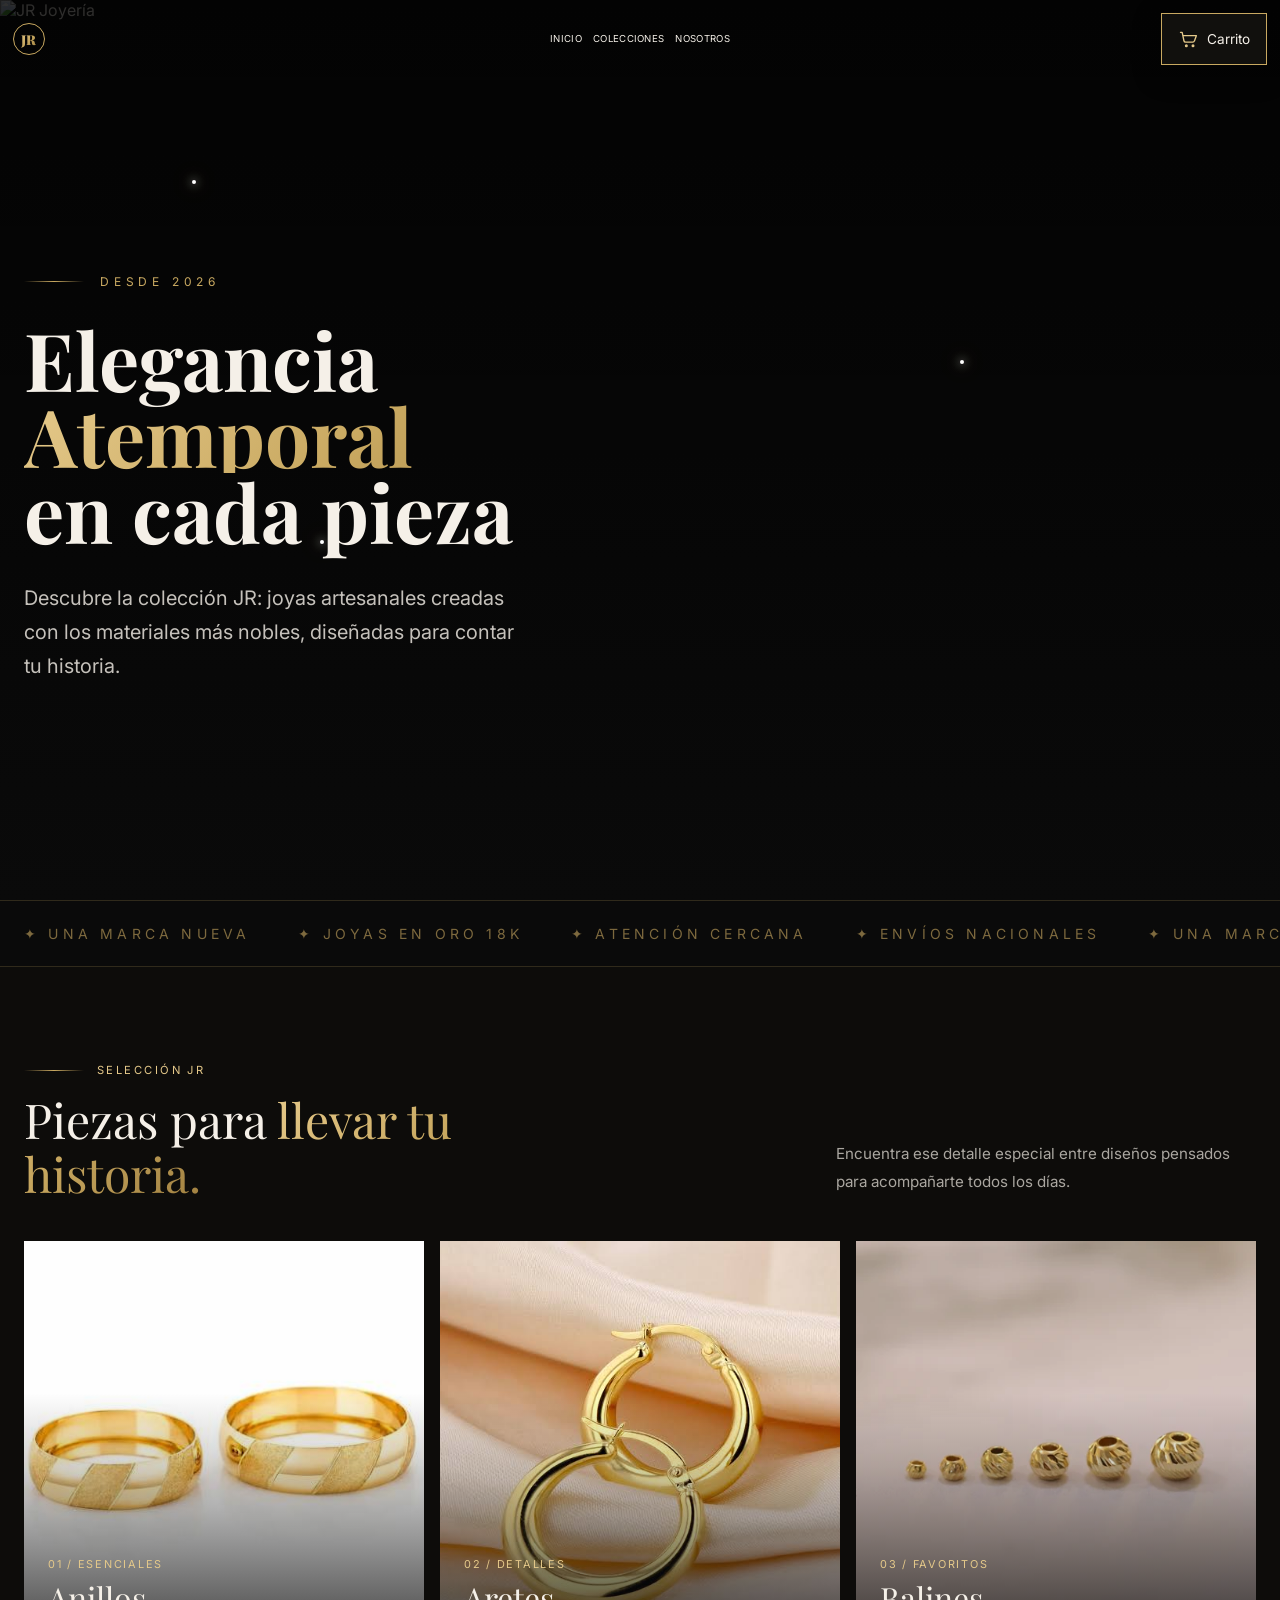
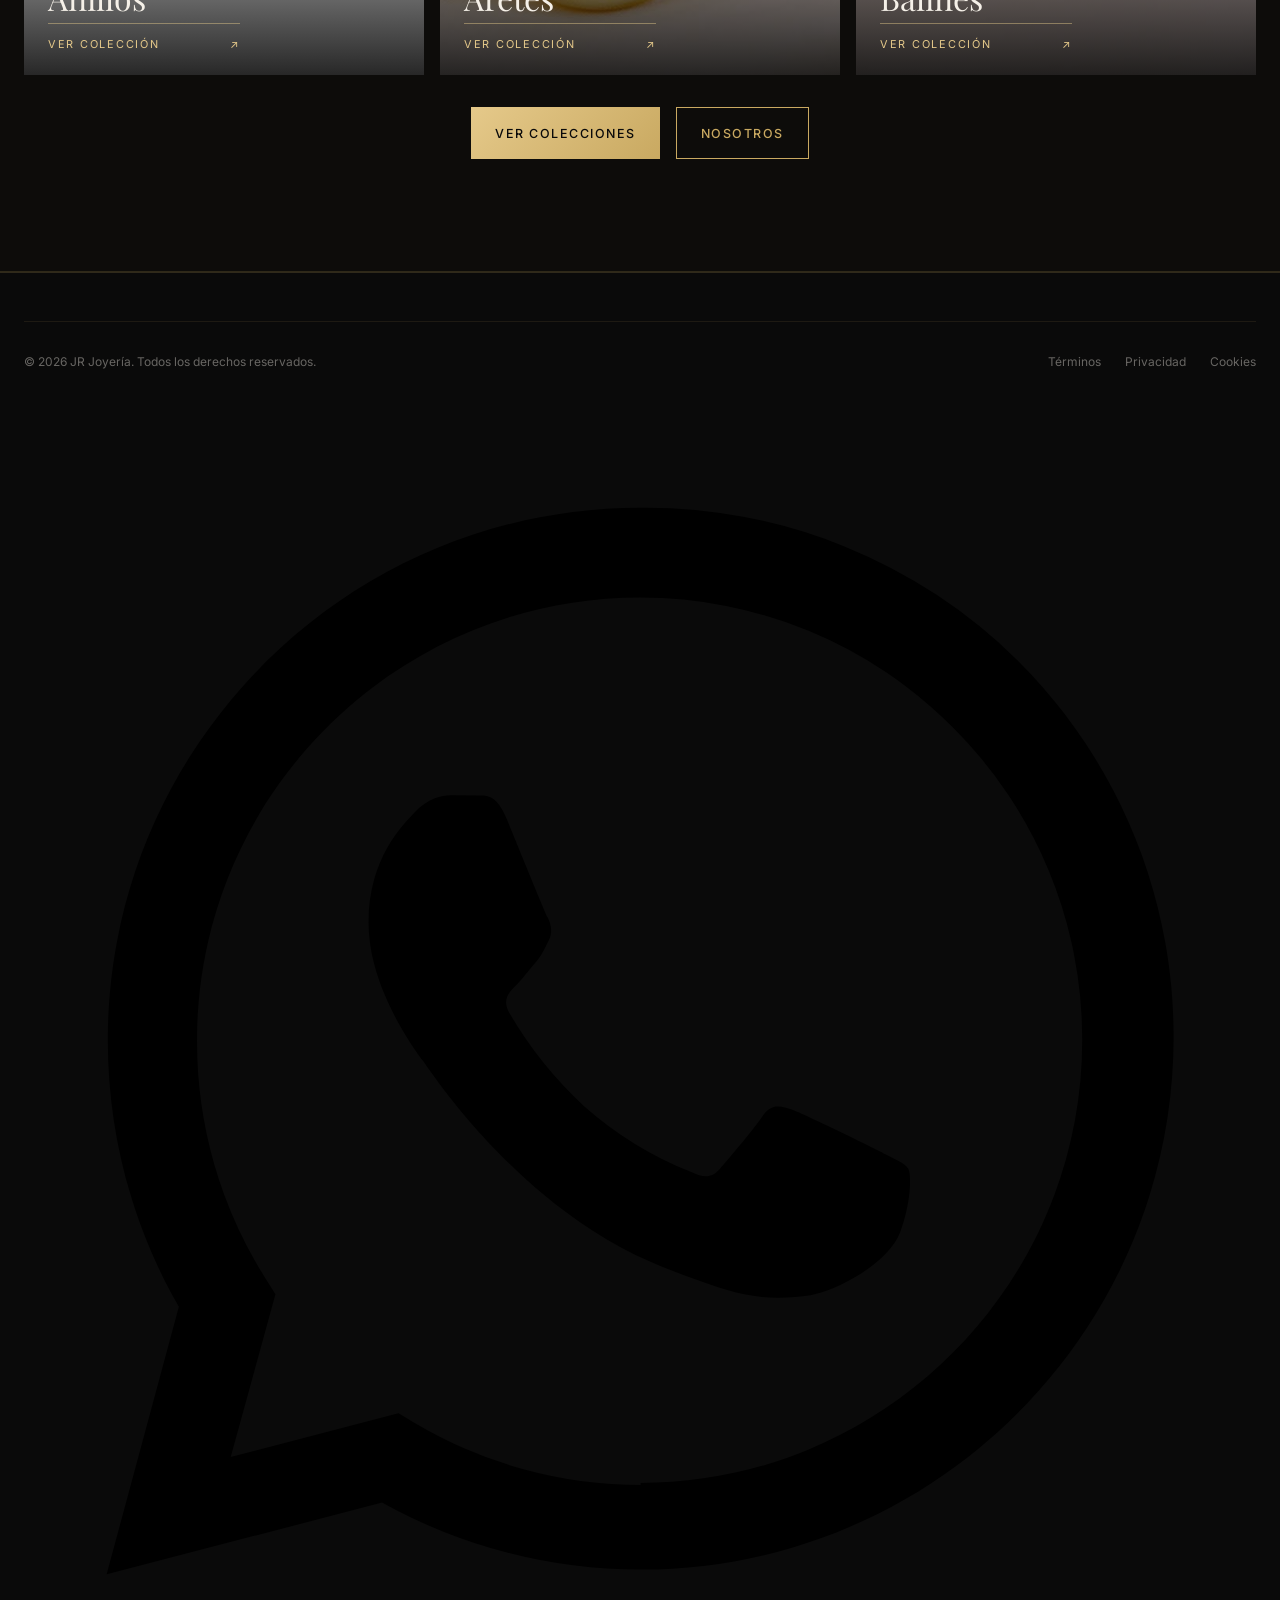
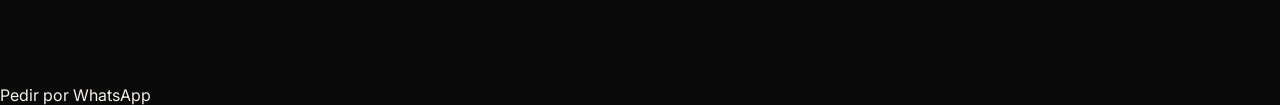
==== commit 9a246644: "Add files via upload" ====
--- a/index.html
+++ b/index.html
@@ -4,6 +4,7 @@
 <meta charset="UTF-8">
 <meta name="viewport" content="width=device-width, initial-scale=1.0">
 <title>JR Joyería</title>
+<link rel="icon" type="image/svg+xml" href="img/favicon.svg?v=2">
 <link rel="stylesheet" href="style.css">
 <script src="script.js" defer></script>
 <script src="https://cdn.tailwindcss.com"></script>
@@ -84,14 +85,6 @@
       <p class="reveal" style="font-size: 1.25rem; color: rgba(245,240,232,0.8); max-width: 32rem; margin-bottom: 2.5rem; line-height: 1.7;">
         Descubre la colección JR: joyas artesanales creadas con los materiales más nobles, diseñadas para contar tu historia.
       </p>
-      <div style="display: flex; gap: 1rem; flex-wrap: wrap;" class="reveal">
-        <a href="colecciones.html" class="btn-gold" style="padding: 1rem 2rem; font-size: 0.875rem; letter-spacing: 0.2em; text-transform: uppercase; font-weight: 500;">
-          Ver Colección
-        </a>
-        <a href="nosotros.html" class="btn-outline" style="padding: 1rem 2rem; font-size: 0.875rem; letter-spacing: 0.2em; text-transform: uppercase; font-weight: 500;">
-          Nuestra Historia
-        </a>
-      </div>
     </div>
   </div>
 </section>
@@ -99,20 +92,76 @@
 <div style="border-top: 1px solid rgba(201,169,97,0.2); border-bottom: 1px solid rgba(201,169,97,0.2); padding: 1.5rem 0; overflow: hidden; background: #0a0a0a;">
   <div class="marquee-track" style="display: flex; white-space: nowrap;">
     <div style="display: flex; align-items: center; gap: 3rem; padding: 0 1.5rem; color: rgba(201,169,97,0.6); letter-spacing: 0.3em; font-size: 0.875rem; text-transform: uppercase;">
-      <span>✦ Oro 18k</span>
-      <span>✦ Diseño Exclusivo</span>
-      <span>✦ Garantía de por vida</span>
-      <span>✦ Envío Mundial</span>
-      <span>✦ Oro 18k</span>
-      <span>✦ Diseño Exclusivo</span>
-      <span>✦ Garantía de por vida</span>
-      <span>✦ Envío Mundial</span>
+      <span>✦ Una marca nueva</span>
+        <span>✦ Joyas en oro 18k</span>
+        <span>✦ Atención cercana</span>
+        <span>✦ Envíos nacionales</span>
+        <span>✦ Una marca nueva</span>
+        <span>✦ Joyas en oro 18k</span>
+        <span>✦ Atención cercana</span>
+        <span>✦ Envíos nacionales</span>
+        <span>✦ Una marca nueva</span>
+        <span>✦ Joyas en oro 18k</span>
+        <span>✦ Atención cercana</span>
+        <span>✦ Envíos nacionales</span>
     </div>
   </div>
 </div>
 
 
+<section class="home-collections" aria-labelledby="home-collections-title">
+  <div class="home-collections-inner">
+    <header class="home-collections-heading">
+      <div>
+        <div class="home-collections-kicker">
+          <span class="gold-divider" aria-hidden="true"></span>
+          <span>Selección JR</span>
+        </div>
+        <h2 id="home-collections-title" class="font-serif">
+          Piezas para <span class="text-gold-gradient">llevar tu historia.</span>
+        </h2>
+      </div>
+      <p>Encuentra ese detalle especial entre diseños pensados para acompañarte todos los días.</p>
+    </header>
 
+    <div class="home-collections-grid">
+      <a class="home-collection-card" href="anillos.html">
+        <img src="img/anillosprincipales.jpg" alt="Anillos de oro de la colección JR" loading="lazy">
+        <span class="home-collection-shade" aria-hidden="true"></span>
+        <span class="home-collection-copy">
+          <span class="home-collection-index">01 / ESENCIALES</span>
+          <span class="home-collection-name font-serif">Anillos</span>
+          <span class="home-collection-link">Ver colección <span aria-hidden="true">↗</span></span>
+        </span>
+      </a>
+
+      <a class="home-collection-card" href="aretes.html">
+        <img src="img/aretesprin.jpg" alt="Aretes dorados de la colección JR" loading="lazy">
+        <span class="home-collection-shade" aria-hidden="true"></span>
+        <span class="home-collection-copy">
+          <span class="home-collection-index">02 / DETALLES</span>
+          <span class="home-collection-name font-serif">Aretes</span>
+          <span class="home-collection-link">Ver colección <span aria-hidden="true">↗</span></span>
+        </span>
+      </a>
+
+      <a class="home-collection-card" href="balines.html">
+        <img src="img/balinesprin.jpg" alt="Balines de oro de la colección JR" loading="lazy">
+        <span class="home-collection-shade" aria-hidden="true"></span>
+        <span class="home-collection-copy">
+          <span class="home-collection-index">03 / FAVORITOS</span>
+          <span class="home-collection-name font-serif">Balines</span>
+          <span class="home-collection-link">Ver colección <span aria-hidden="true">↗</span></span>
+        </span>
+      </a>
+    </div>
+
+    <div class="home-collections-actions">
+      <a href="colecciones.html" class="btn-gold">Ver colecciones</a>
+      <a href="nosotros.html" class="btn-outline">Nosotros</a>
+    </div>
+  </div>
+</section>
 
 <footer style="background: #0a0a0a; border-top: 1px solid rgba(201,169,97,0.2); padding: 3rem 0 2rem;">
   <div style="max-width: 80rem; margin: 0 auto; padding: 0 1.5rem;">
@@ -127,17 +176,6 @@
   </div>
 </footer>
 
-<div id="cartSidebar" class="cart-sidebar" style="position: fixed; top: 0; right: 0; width: 24rem; max-width: 100%; height: 100vh; 
-background: #0a0a0a; border-left: 1px solid rgba(201,169,97,0.2); z-index: 100; padding: 2rem; overflow-y: auto;">
-  <div style="display: flex; justify-content: space-between; align-items: center; margin-bottom: 2rem;">
-    <h3 class="font-serif" style="font-size: 1.5rem;">Tu Carrito</h3>
-    <button id="closeCart" style="background: none; border: none; color: #f5f0e8; cursor: pointer; padding: 0.5rem;">
-      <svg style="width: 1.5rem; height: 1.5rem;" fill="none" stroke="currentColor" stroke-width="2" viewBox="0 0 24 24"><path stroke-linecap="round" stroke-linejoin="round" d="M6 18L18 6M6 6l12 12"/></svg>
-    </button>
-  
-  </div>
-</div>
-
 <div id="toast" style="position: fixed; bottom: 1.5rem; right: 1.5rem; z-index: 150; background: #c9a961; color: #0a0a0a; padding: 1rem 1.5rem; 
 box-shadow: 0 10px 30px rgba(0,0,0,0.3); transform: translateY(6rem); opacity: 0; transition: all 0.5s; display: flex; align-items: center; gap: 0.75rem;">
   <svg style="width: 1.25rem; height: 1.25rem;" fill="none" stroke="currentColor" stroke-width="2" viewBox="0 0 24 24"><path stroke-linecap="round" 
@@ -146,4 +184,4 @@
 </div>
 
 </body>
-</html>
+</html>
--- a/style.css
+++ b/style.css
@@ -231,6 +231,668 @@
     object-fit: cover;
   }
 
+  .hero-feature {
+    position: absolute;
+    top: 50%;
+    right: max(2rem, calc((100vw - 80rem) / 2));
+    z-index: 2;
+    display: block;
+    width: min(17rem, 24vw);
+    padding: 0.45rem;
+    border: 1px solid rgba(201, 169, 97, 0.65);
+    background: rgba(10, 10, 10, 0.88);
+    box-shadow: 0 24px 70px rgba(0, 0, 0, 0.4);
+    transform: translateY(-42%);
+    transition: border-color 0.3s ease, box-shadow 0.3s ease, transform 0.3s ease;
+  }
+
+  .hero-feature:hover {
+    border-color: #e5c98a;
+    box-shadow: 0 28px 80px rgba(0, 0, 0, 0.55);
+    transform: translateY(-45%);
+  }
+
+  .hero-feature img {
+    display: block;
+    width: 100%;
+    aspect-ratio: 1;
+    object-fit: cover;
+  }
+
+  .hero-feature-caption {
+    display: grid;
+    gap: 0.45rem;
+    padding: 1rem 0.75rem 0.8rem;
+  }
+
+  .hero-feature-label,
+  .hero-feature-link {
+    color: var(--gold-light);
+    font-size: 0.65rem;
+    letter-spacing: 0.14em;
+    text-transform: uppercase;
+  }
+
+  .hero-feature-title {
+    color: var(--cream);
+    font-size: 1.6rem;
+  }
+
+  .hero-feature-link {
+    display: flex;
+    justify-content: space-between;
+    align-items: center;
+    margin-top: 0.25rem;
+  }
+
+  @media (max-width: 900px) {
+    .hero-feature {
+      display: none;
+    }
+  }
+
+.home-collections {
+  padding: 6rem 1.5rem 7rem;
+  border-bottom: 1px solid rgba(201, 169, 97, 0.18);
+  background: #0d0c0a;
+}
+
+.home-collections-inner {
+  width: min(100%, 80rem);
+  margin: 0 auto;
+}
+
+.home-collections-heading {
+  display: grid;
+  grid-template-columns: minmax(0, 1.3fr) minmax(15rem, 0.7fr);
+  align-items: end;
+  gap: 2rem;
+  margin-bottom: 2.5rem;
+}
+
+.home-collections-kicker {
+  display: flex;
+  align-items: center;
+  gap: 0.8rem;
+  margin-bottom: 1rem;
+  color: var(--gold-light);
+  font-size: 0.7rem;
+  letter-spacing: 0.22em;
+  text-transform: uppercase;
+}
+
+.home-collections-heading h2 {
+  max-width: 38rem;
+  color: var(--cream);
+  font-size: 3rem;
+  font-weight: 400;
+  line-height: 1.12;
+}
+
+.home-collections-heading p {
+  max-width: 25rem;
+  padding-bottom: 0.35rem;
+  color: rgba(245, 240, 232, 0.68);
+  font-size: 0.95rem;
+  line-height: 1.8;
+}
+
+.home-collections-grid {
+  display: grid;
+  grid-template-columns: repeat(3, minmax(0, 1fr));
+  gap: 1rem;
+}
+
+.home-collection-card {
+  position: relative;
+  display: block;
+  min-width: 0;
+  aspect-ratio: 0.92;
+  overflow: hidden;
+  background: #1a1711;
+  isolation: isolate;
+}
+
+.home-collection-card img {
+  display: block;
+  width: 100%;
+  height: 100%;
+  object-fit: cover;
+  transition: transform 0.65s ease;
+}
+
+.home-collection-shade {
+  position: absolute;
+  inset: 0;
+  z-index: 1;
+  background: linear-gradient(180deg, transparent 35%, rgba(10, 10, 10, 0.18) 52%, rgba(10, 10, 10, 0.88) 100%);
+}
+
+.home-collection-copy {
+  position: absolute;
+  right: 1.5rem;
+  bottom: 1.5rem;
+  left: 1.5rem;
+  z-index: 2;
+  display: grid;
+  gap: 0.55rem;
+}
+
+.home-collection-index,
+.home-collection-link {
+  color: var(--gold-light);
+  font-size: 0.68rem;
+  letter-spacing: 0.16em;
+  text-transform: uppercase;
+}
+
+.home-collection-name {
+  color: var(--cream);
+  font-size: 2rem;
+  line-height: 1.1;
+}
+
+.home-collection-link {
+  display: flex;
+  justify-content: space-between;
+  align-items: center;
+  max-width: 12rem;
+  padding-top: 0.8rem;
+  border-top: 1px solid rgba(229, 201, 138, 0.45);
+}
+
+.home-collection-card:hover img {
+  transform: scale(1.045);
+}
+
+.home-collection-card:focus-visible {
+  outline: 2px solid var(--gold-light);
+  outline-offset: 4px;
+}
+
+.home-collections-actions {
+  display: flex;
+  justify-content: center;
+  gap: 1rem;
+  flex-wrap: wrap;
+  margin-top: 2rem;
+}
+
+.home-collections-actions a {
+  display: inline-flex;
+  min-height: 3.25rem;
+  align-items: center;
+  justify-content: center;
+  padding: 0.9rem 1.5rem;
+  font-size: 0.78rem;
+  font-weight: 500;
+  letter-spacing: 0.12em;
+  text-align: center;
+  text-transform: uppercase;
+}
+
+@media (max-width: 900px) {
+  .home-collections {
+    padding: 5rem 1.25rem;
+  }
+
+  .home-collections-heading {
+    grid-template-columns: 1fr;
+    gap: 1rem;
+  }
+
+  .home-collections-grid {
+    grid-template-columns: repeat(2, minmax(0, 1fr));
+  }
+
+  .home-collection-card:last-child {
+    grid-column: 1 / -1;
+    aspect-ratio: 1.8;
+  }
+}
+
+@media (max-width: 600px) {
+  .home-collections {
+    padding: 4rem 1rem;
+  }
+
+  .home-collections-heading {
+    margin-bottom: 1.75rem;
+  }
+
+  .home-collections-heading h2 {
+    font-size: 2.25rem;
+  }
+
+  .home-collections-heading p {
+    font-size: 0.9rem;
+  }
+
+  .home-collections-grid {
+    grid-template-columns: 1fr;
+    gap: 0.85rem;
+  }
+
+  .home-collection-card,
+  .home-collection-card:last-child {
+    grid-column: auto;
+    aspect-ratio: 1.2;
+  }
+
+  .home-collection-copy {
+    right: 1.2rem;
+    bottom: 1.2rem;
+    left: 1.2rem;
+  }
+
+  .home-collection-name {
+    font-size: 1.75rem;
+  }
+}
+
+@media (prefers-reduced-motion: reduce) {
+  .home-collection-card img {
+    transition: none;
+  }
+}
+
+.jr-cart-toggle {
+  position: relative;
+  z-index: 101;
+  display: inline-flex;
+  min-height: 3.25rem;
+  align-items: center;
+  gap: 0.6rem;
+  padding: 0.7rem 1rem;
+  border: 1px solid var(--gold);
+  background: #11100d;
+  color: var(--cream);
+  font: inherit;
+  font-size: 0.85rem;
+  cursor: pointer;
+  box-shadow: 0 8px 28px rgba(0, 0, 0, 0.35);
+}
+
+.jr-cart-toggle:hover,
+.jr-cart-toggle:focus-visible {
+  background: #201b10;
+  outline: 2px solid var(--gold-light);
+  outline-offset: 3px;
+}
+
+.jr-cart-toggle svg {
+  width: 1.25rem;
+  height: 1.25rem;
+  fill: none;
+  stroke: var(--gold-light);
+  stroke-linecap: round;
+  stroke-linejoin: round;
+  stroke-width: 1.6;
+}
+
+.jr-cart-count {
+  display: grid;
+  width: 1.35rem;
+  height: 1.35rem;
+  place-items: center;
+  border-radius: 50%;
+  background: var(--gold);
+  color: var(--black);
+  font-size: 0.7rem;
+  font-weight: 700;
+}
+
+.jr-cart-count[hidden] {
+  display: none;
+}
+
+.jr-cart-overlay {
+  position: fixed;
+  inset: 0;
+  z-index: 130;
+  border: 0;
+  background: rgba(0, 0, 0, 0.66);
+  opacity: 0;
+  visibility: hidden;
+  transition: opacity 0.3s ease, visibility 0.3s ease;
+  cursor: pointer;
+}
+
+.jr-cart-overlay.open {
+  opacity: 1;
+  visibility: visible;
+}
+
+.jr-cart-panel {
+  position: fixed;
+  top: 0;
+  right: 0;
+  z-index: 140;
+  display: flex;
+  width: min(28rem, 100%);
+  height: 100vh;
+  height: 100dvh;
+  flex-direction: column;
+  padding: 1.5rem;
+  border-left: 1px solid rgba(201, 169, 97, 0.32);
+  background: #0c0b09;
+  color: var(--cream);
+  transform: translateX(100%);
+  transition: transform 0.35s ease;
+  visibility: hidden;
+}
+
+.jr-cart-panel.open {
+  transform: translateX(0);
+  visibility: visible;
+}
+
+.jr-cart-header {
+  display: flex;
+  justify-content: space-between;
+  align-items: center;
+  padding-bottom: 1.25rem;
+  border-bottom: 1px solid rgba(201, 169, 97, 0.2);
+}
+
+.jr-cart-eyebrow {
+  color: var(--gold);
+  font-size: 0.65rem;
+  letter-spacing: 0.2em;
+}
+
+.jr-cart-header h2 {
+  margin-top: 0.3rem;
+  font-family: 'Playfair Display', serif;
+  font-size: 1.7rem;
+  font-weight: 400;
+}
+
+.jr-cart-close {
+  display: grid;
+  width: 2.75rem;
+  height: 2.75rem;
+  place-items: center;
+  border: 1px solid rgba(201, 169, 97, 0.35);
+  background: transparent;
+  color: var(--cream);
+  font-size: 1.6rem;
+  cursor: pointer;
+}
+
+.jr-cart-items {
+  flex: 1;
+  overflow-y: auto;
+}
+
+.jr-cart-empty {
+  max-width: 20rem;
+  margin: 3rem auto;
+  color: rgba(245, 240, 232, 0.64);
+  line-height: 1.7;
+  text-align: center;
+}
+
+.jr-cart-item {
+  display: grid;
+  grid-template-columns: 5rem minmax(0, 1fr);
+  gap: 1rem;
+  padding: 1rem 0;
+  border-bottom: 1px solid rgba(201, 169, 97, 0.16);
+}
+
+.jr-cart-item img {
+  width: 5rem;
+  height: 6rem;
+  object-fit: cover;
+  background: #171512;
+}
+
+.jr-cart-item-details {
+  min-width: 0;
+}
+
+.jr-cart-item-details h3 {
+  margin-bottom: 0.4rem;
+  font-family: 'Playfair Display', serif;
+  font-size: 1rem;
+  font-weight: 400;
+  line-height: 1.4;
+}
+
+.jr-cart-item-details p {
+  margin-bottom: 0.75rem;
+  color: var(--gold-light);
+  font-size: 0.9rem;
+}
+
+.jr-cart-item-controls {
+  display: flex;
+  justify-content: space-between;
+  align-items: center;
+  gap: 0.5rem;
+}
+
+.jr-quantity-control {
+  display: inline-flex;
+  align-items: center;
+  border: 1px solid rgba(201, 169, 97, 0.35);
+}
+
+.jr-quantity-control button {
+  width: 2rem;
+  height: 2rem;
+  border: 0;
+  background: transparent;
+  color: var(--gold-light);
+  font-size: 1rem;
+  cursor: pointer;
+}
+
+.jr-quantity-control span {
+  min-width: 1.5rem;
+  text-align: center;
+  font-size: 0.8rem;
+}
+
+.jr-cart-remove {
+  border: 0;
+  background: none;
+  color: rgba(245, 240, 232, 0.58);
+  font: inherit;
+  font-size: 0.75rem;
+  text-decoration: underline;
+  text-underline-offset: 3px;
+  cursor: pointer;
+}
+
+.jr-cart-remove:hover {
+  color: var(--gold-light);
+}
+
+.jr-cart-footer {
+  padding-top: 1.25rem;
+  border-top: 1px solid rgba(201, 169, 97, 0.2);
+}
+
+.jr-cart-total {
+  display: flex;
+  justify-content: space-between;
+  gap: 1rem;
+  font-size: 1rem;
+}
+
+.jr-cart-total strong {
+  color: var(--gold-light);
+  font-family: 'Playfair Display', serif;
+  font-size: 1.25rem;
+  font-weight: 500;
+}
+
+.jr-cart-footer p {
+  margin: 0.5rem 0 1rem;
+  color: rgba(245, 240, 232, 0.56);
+  font-size: 0.75rem;
+  line-height: 1.5;
+}
+
+.jr-cart-checkout,
+.jr-add-to-cart {
+  display: inline-flex;
+  min-height: 2.8rem;
+  align-items: center;
+  justify-content: center;
+  padding: 0.7rem 1rem;
+  border: 1px solid var(--gold);
+  background: var(--gold);
+  color: var(--black);
+  font: inherit;
+  font-size: 0.75rem;
+  font-weight: 600;
+  letter-spacing: 0.07em;
+  text-align: center;
+  text-transform: uppercase;
+  text-decoration: none;
+  cursor: pointer;
+  transition: background 0.2s ease, color 0.2s ease;
+}
+
+.jr-add-to-cart {
+  width: 100%;
+  margin-top: 1rem;
+}
+
+.jr-cart-checkout {
+  width: 100%;
+}
+
+.jr-cart-checkout:hover:not(:disabled),
+.jr-add-to-cart:hover {
+  background: transparent;
+  color: var(--gold-light);
+}
+
+.jr-cart-checkout:disabled {
+  border-color: rgba(201, 169, 97, 0.22);
+  background: rgba(201, 169, 97, 0.12);
+  color: rgba(245, 240, 232, 0.38);
+  cursor: not-allowed;
+}
+
+.jr-inquire-price {
+  border-color: rgba(201, 169, 97, 0.55);
+  background: transparent;
+  color: var(--gold-light);
+}
+
+.chain-product-media {
+  position: relative;
+  overflow: hidden;
+  aspect-ratio: 3 / 4;
+  background: #111;
+}
+
+.chain-product-media img {
+  display: block;
+  width: 100%;
+  height: 100%;
+  object-fit: cover;
+  transition: transform 0.6s ease;
+}
+
+.chain-product-card:hover .chain-product-media img {
+  transform: scale(1.04);
+}
+
+.chain-product-details {
+  padding-top: 1.1rem;
+}
+
+.chain-product-material {
+  margin-bottom: 0.35rem;
+  color: rgba(201, 169, 97, 0.72);
+  font-size: 0.7rem;
+  letter-spacing: 0.15em;
+  text-transform: uppercase;
+}
+
+.chain-product-name {
+  min-height: 3.4rem;
+  margin-bottom: 0.65rem;
+  color: var(--cream);
+  font-size: 1.05rem;
+  font-weight: 400;
+  line-height: 1.55;
+}
+
+.chain-product-price {
+  display: block;
+  color: var(--gold);
+  font-family: 'Playfair Display', serif;
+  font-size: 1.15rem;
+}
+
+.jr-sold-out:disabled {
+  border-color: rgba(201, 169, 97, 0.24);
+  background: rgba(201, 169, 97, 0.08);
+  color: rgba(245, 240, 232, 0.45);
+  cursor: not-allowed;
+}
+
+@media (max-width: 600px) {
+  .jr-cart-toggle {
+    position: absolute;
+    top: 50%;
+    right: 1rem;
+    bottom: auto;
+    left: auto;
+    min-height: 2.8rem;
+    gap: 0.4rem;
+    padding: 0.6rem 0.7rem;
+    font-size: 0.74rem;
+    transform: translateY(-50%);
+  }
+
+  #btn-wa-flotante {
+    right: 0.75rem !important;
+    bottom: 0.75rem !important;
+    gap: 0.35rem !important;
+    padding: 0.75rem 0.65rem !important;
+    font-size: 0.7rem !important;
+  }
+
+  #btn-wa-flotante svg {
+    width: 1.1rem !important;
+    height: 1.1rem !important;
+    flex: 0 0 auto;
+  }
+
+  .jr-cart-panel {
+    padding: 1.1rem;
+  }
+}
+
+@media (max-width: 360px) {
+  #btn-wa-flotante {
+    width: 2.9rem;
+    height: 2.9rem;
+    justify-content: center;
+    padding: 0.7rem !important;
+  }
+
+  #btn-wa-flotante .wa-label {
+    position: absolute;
+    width: 1px;
+    height: 1px;
+    padding: 0;
+    margin: -1px;
+    overflow: hidden;
+    clip: rect(0, 0, 0, 0);
+    white-space: nowrap;
+    border: 0;
+  }
+}
+
 /* Tablet */
   #navbar {
     padding: 1rem 0 !important;
@@ -331,9 +993,12 @@
 
 /*MEN DESKTOP*/
 .desktop-menu {
+  position: absolute;
+  left: 50%;
   display: flex;
   align-items: center;
   gap: 2.5rem;
+  transform: translateX(-50%);
 }
 
 .desktop-menu a {
@@ -389,17 +1054,12 @@
 /*BOTON CERRAR*/
 .close-mobile-menu {
   position: absolute;
-
   top: 1.2rem;
   right: 1.5rem;
-
   background: transparent;
   border: none;
-
   color: #c9a961;
-
   font-size: 2rem;
-
   cursor: pointer;
 }
 
@@ -413,21 +1073,15 @@
 
 .mobile-menu-links a {
   font-size: 0.95rem;
-
   letter-spacing: 0.15em;
-
   color: #f5f0e8;
-
   padding-bottom: 1rem;
-
   border-bottom: 1px solid rgba(201, 169, 97, 0.15);
-
   transition: all 0.3s ease;
 }
 
 .mobile-menu-links a:hover {
   color: #c9a961;
-
   padding-left: 8px;
 }
 
@@ -435,16 +1089,11 @@
 
 .mobile-overlay {
   position: fixed;
-
   inset: 0;
-
   background: rgba(0, 0, 0, 0.65);
-
   z-index: 109;
-
   opacity: 0;
   visibility: hidden;
-
   transition: all 0.3s ease;
 }
 
@@ -530,3 +1179,204 @@
   }
 
 }
+
+/* =========================================
+   FILTROS DEL CATÁLOGO
+========================================= */
+
+.catalog-filters {
+    display: grid;
+    grid-template-columns: minmax(250px, 1fr) 220px 220px;
+    gap: 1rem;
+    margin-bottom: 1rem;
+    align-items: center;
+}
+
+/* BUSCADOR */
+
+.search-container {
+    position: relative;
+    display: flex;
+    align-items: center;
+}
+
+.search-container input {
+    width: 100%;
+    height: 52px;
+    padding: 0 50px 0 45px;
+    border: 1px solid rgba(201, 169, 97, 0.35);
+    background: #111;
+    color: #f5f0e8;
+    outline: none;
+    font-family: inherit;
+    font-size: 0.95rem;
+    transition: 0.3s ease;
+}
+
+.search-container input::placeholder {
+    color: rgba(245, 240, 232, 0.45);
+}
+
+.search-container input:focus {
+    border-color: #c9a961;
+    box-shadow: 0 0 0 1px rgba(201, 169, 97, 0.15);
+}
+
+.search-icon {
+    position: absolute;
+    left: 15px;
+    color: #c9a961;
+    font-size: 1.5rem;
+    z-index: 2;
+}
+
+#clearSearch {
+    position: absolute;
+    right: 12px;
+    background: transparent;
+    border: none;
+    color: rgba(245, 240, 232, 0.55);
+    font-size: 1.5rem;
+    cursor: pointer;
+    display: none;
+    z-index: 2;
+}
+
+#clearSearch:hover {
+    color: #c9a961;
+}
+
+/* SELECTS */
+
+.catalog-filters select {
+    height: 52px;
+    width: 100%;
+    padding: 0 15px;
+    border: 1px solid rgba(201, 169, 97, 0.35);
+    background: #111;
+    color: #f5f0e8;
+    outline: none;
+    cursor: pointer;
+    font-family: inherit;
+}
+
+.catalog-filters select:focus {
+    border-color: #c9a961;
+}
+
+.catalog-filters option {
+    background: #111;
+    color: #f5f0e8;
+}
+
+/* INFORMACIÓN */
+
+.filter-info {
+    margin-bottom: 1.5rem;
+    color: rgba(201, 169, 97, 0.7);
+    font-size: 0.8rem;
+    letter-spacing: 0.15em;
+    text-transform: uppercase;
+}
+
+/* SIN RESULTADOS */
+
+.no-results {
+    grid-column: 1 / -1;
+    text-align: center;
+    padding: 4rem 1rem;
+    border: 1px solid rgba(201, 169, 97, 0.15);
+    background: #111;
+}
+
+.no-results h3 {
+    color: #c9a961;
+    font-family: 'Playfair Display', serif;
+    font-size: 1.5rem;
+    margin-bottom: 0.5rem;
+}
+
+.no-results p {
+    color: rgba(245, 240, 232, 0.55);
+}
+
+/* =========================================
+   RESPONSIVE
+========================================= */
+
+@media (max-width: 900px) {
+
+    .catalog-filters {
+        grid-template-columns: 1fr 1fr;
+    }
+
+    .search-container {
+        grid-column: 1 / -1;
+    }
+}
+
+@media (max-width: 600px) {
+
+    .catalog-filters {
+        grid-template-columns: 1fr;
+    }
+
+    .search-container {
+        grid-column: auto;
+    }
+
+    .catalog-filters input,
+    .catalog-filters select {
+        height: 48px;
+    }
+}
+
+.nosotros-hero-title {
+  font-size: 4.5rem;
+}
+
+.nosotros-story-title {
+  font-size: 3.5rem;
+  line-height: 1.15;
+}
+
+.nosotros-value-title {
+  margin-bottom: 0.5rem;
+  color: var(--gold);
+  font-size: 1.15rem;
+  line-height: 1.25;
+}
+
+.nosotros-value-copy {
+  color: rgba(245, 240, 232, 0.62);
+  font-size: 0.8rem;
+  line-height: 1.6;
+}
+
+@media (max-width: 900px) {
+  .nosotros-story-grid {
+    grid-template-columns: 1fr !important;
+    gap: 3rem !important;
+  }
+}
+
+@media (max-width: 600px) {
+  .nosotros-hero-title {
+    font-size: 3rem !important;
+  }
+
+  .nosotros-hero-actions a {
+    padding: 0.9rem 1rem !important;
+    font-size: 0.72rem !important;
+    letter-spacing: 0.12em !important;
+  }
+
+  .nosotros-story-title {
+    font-size: 2.35rem;
+  }
+
+  .nosotros-values {
+    grid-template-columns: 1fr !important;
+    gap: 1.25rem !important;
+  }
+}
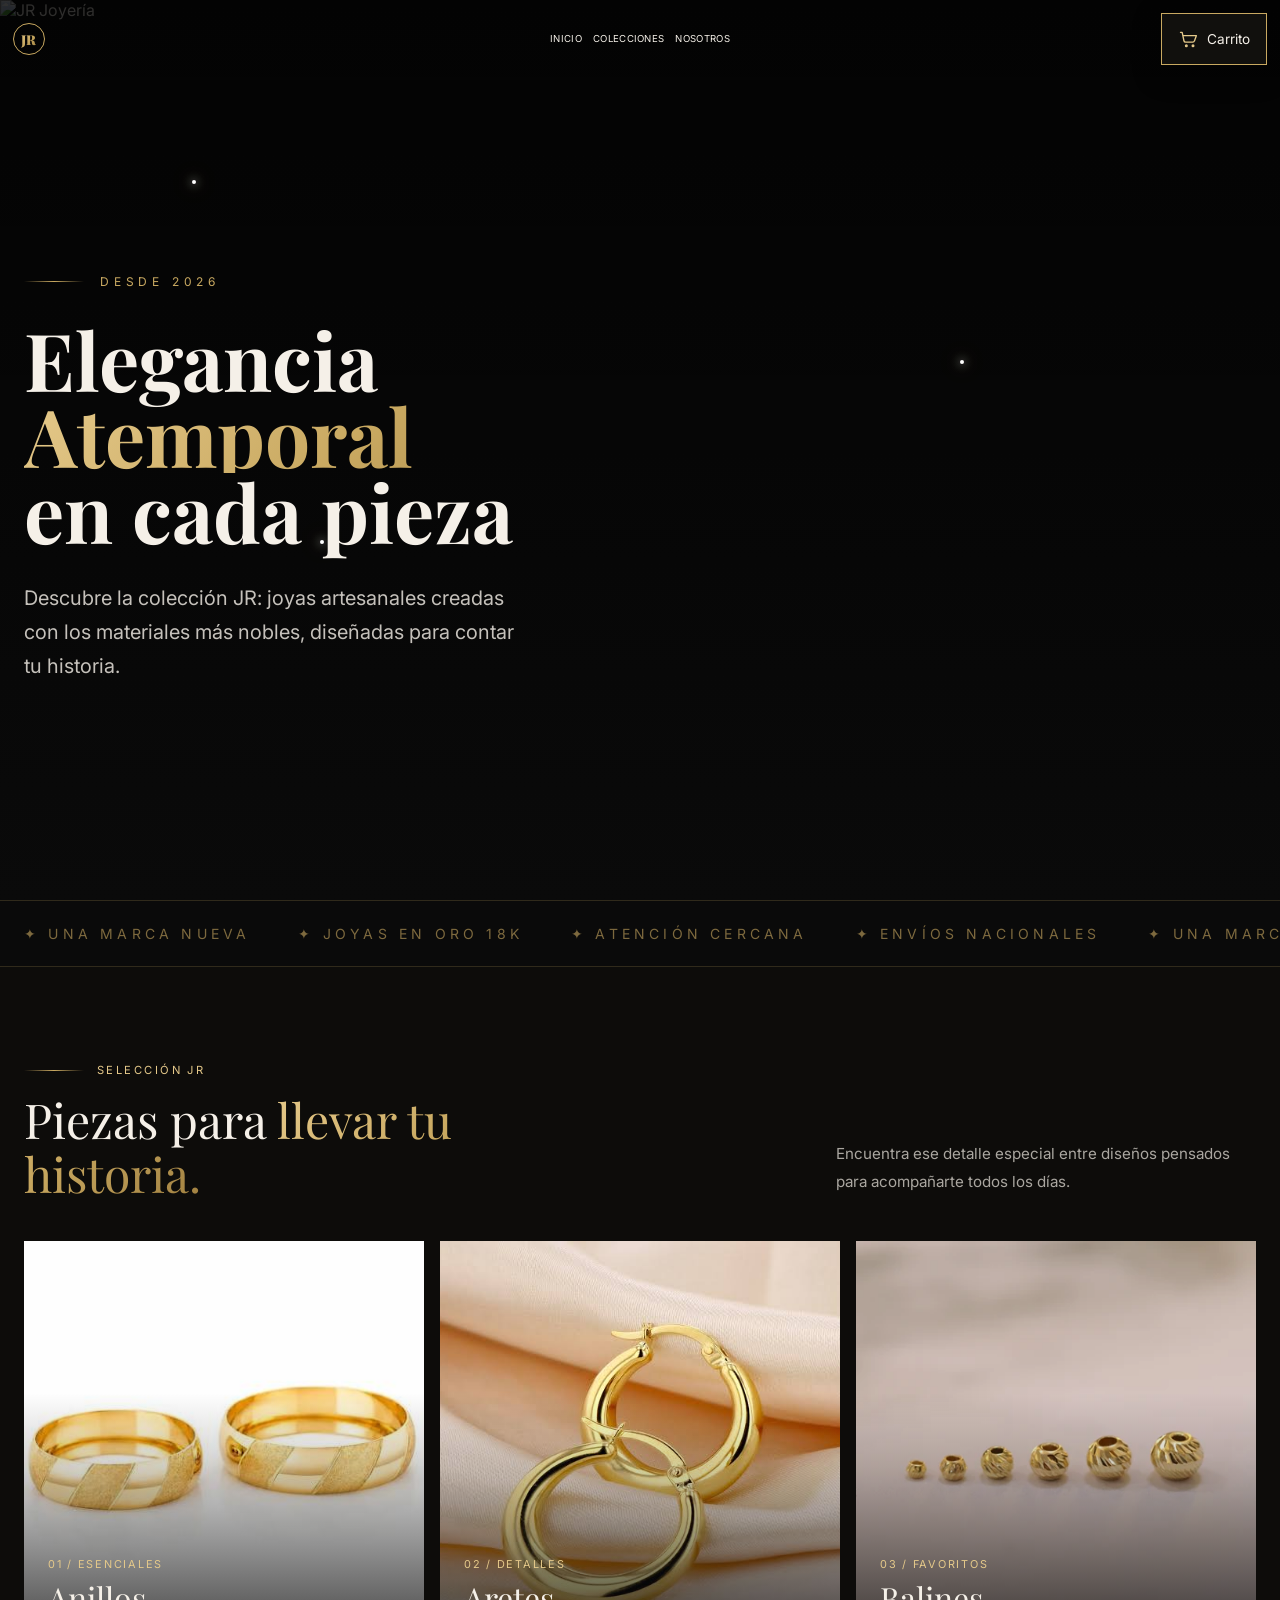
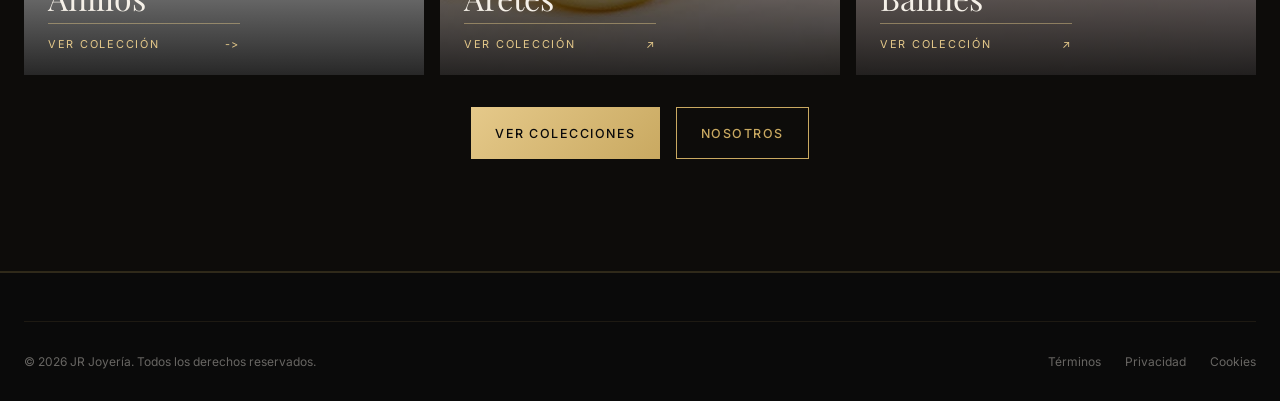
==== commit 34545204: "Fix HTML character encoding and formatting" ====
--- a/index.html
+++ b/index.html
@@ -131,7 +131,7 @@
         <span class="home-collection-copy">
           <span class="home-collection-index">01 / ESENCIALES</span>
           <span class="home-collection-name font-serif">Anillos</span>
-          <span class="home-collection-link">Ver colección <span aria-hidden="true">↗</span></span>
+          <span class="home-collection-link">Ver colección <span aria-hidden="true">-></span></span>
         </span>
       </a>
 
@@ -184,4 +184,4 @@
 </div>
 
 </body>
-</html>+</html>
--- a/style.css
+++ b/style.css
@@ -893,7 +893,6 @@
   }
 }
 
-/* Tablet */
   #navbar {
     padding: 1rem 0 !important;
   }
@@ -919,9 +918,6 @@
     font-size: 1rem !important;
   }
 
-
-/* Celular */
-
   #navbar {
     padding: 0.8rem 0 !important;
   }
@@ -947,8 +943,6 @@
   #navbar .logo-mark {
     font-size: 0.85rem !important;
   }
-
-  /*NAVBAR*/
 
 #navbar {
   position: fixed;
@@ -970,7 +964,6 @@
   position: relative;
 }
 
-/*LOGO*/
 .navbar-logo {
   display: flex;
   align-items: center;
@@ -991,7 +984,6 @@
   font-size: 1.25rem;
 }
 
-/*MEN DESKTOP*/
 .desktop-menu {
   position: absolute;
   left: 50%;
@@ -1007,7 +999,6 @@
   transition: color 0.3s ease;
 }
 
-/*BOTONMOVIL */
 .mobile-menu-btn {
   display: none;
   width: 40px;
@@ -1030,8 +1021,6 @@
   transition: all 0.3s ease;
 }
 
-
-/*MENU LATERAL*/
 .mobile-menu {
   position: fixed;
   top: 0;
@@ -1051,7 +1040,6 @@
   transform: translateX(0);
 }
 
-/*BOTON CERRAR*/
 .close-mobile-menu {
   position: absolute;
   top: 1.2rem;
@@ -1063,7 +1051,6 @@
   cursor: pointer;
 }
 
-/*LINKS*/
 .mobile-menu-links {
   display: flex;
   flex-direction: column;
@@ -1084,8 +1071,6 @@
   color: #c9a961;
   padding-left: 8px;
 }
-
-/*OVERLAY*/
 
 .mobile-overlay {
   position: fixed;
@@ -1102,9 +1087,6 @@
   visibility: visible;
 }
 
-
-/*TABLET*/
-
 @media (max-width: 900px) {
 
   #navbar {
@@ -1134,7 +1116,6 @@
 
 }
 
-/*CELULAR*/
 @media (max-width: 600px) {
 
   #navbar {
@@ -1146,19 +1127,14 @@
     justify-content: center;
   }
 
-  /*cultar menu desktop*/
-
   .desktop-menu {
     display: none;
   }
 
-  /*ocultar espacio derecho*/
-
   .navbar-right {
     display: none;
   }
 
-  /*hamburguesa*/
   .mobile-menu-btn {
     display: flex;
 
@@ -1180,19 +1156,13 @@
 
 }
 
-/* =========================================
-   FILTROS DEL CATÁLOGO
-========================================= */
-
 .catalog-filters {
     display: grid;
-    grid-template-columns: minmax(250px, 1fr) 220px 220px;
+  grid-template-columns: minmax(250px, 1fr) repeat(3, minmax(150px, 190px));
     gap: 1rem;
     margin-bottom: 1rem;
     align-items: center;
 }
-
-/* BUSCADOR */
 
 .search-container {
     position: relative;
@@ -1246,8 +1216,6 @@
     color: #c9a961;
 }
 
-/* SELECTS */
-
 .catalog-filters select {
     height: 52px;
     width: 100%;
@@ -1269,7 +1237,6 @@
     color: #f5f0e8;
 }
 
-/* INFORMACIÓN */
 
 .filter-info {
     margin-bottom: 1.5rem;
@@ -1279,8 +1246,6 @@
     text-transform: uppercase;
 }
 
-/* SIN RESULTADOS */
-
 .no-results {
     grid-column: 1 / -1;
     text-align: center;
@@ -1300,10 +1265,6 @@
     color: rgba(245, 240, 232, 0.55);
 }
 
-/* =========================================
-   RESPONSIVE
-========================================= */
-
 @media (max-width: 900px) {
 
     .catalog-filters {
@@ -1338,6 +1299,10 @@
 .nosotros-story-title {
   font-size: 3.5rem;
   line-height: 1.15;
+}
+
+.nosotros-story-grid > .home-collections-actions {
+  grid-column: 1 / -1;
 }
 
 .nosotros-value-title {
@@ -1379,4 +1344,79 @@
     grid-template-columns: 1fr !important;
     gap: 1.25rem !important;
   }
-}+}
+
+.jr-page-loader {
+  position: fixed;
+  inset: 0;
+  z-index: 10000;
+  display: flex;
+  flex-direction: column;
+  align-items: center;
+  justify-content: center;
+  gap: 1rem;
+  background: var(--black);
+  opacity: 0;
+  visibility: hidden;
+  pointer-events: none;
+  transition: opacity 160ms ease, visibility 160ms ease;
+}
+
+.jr-page-loader.is-visible {
+  opacity: 1;
+  visibility: visible;
+  pointer-events: auto;
+}
+
+.jr-page-loader-mark {
+  display: grid;
+  width: 4.5rem;
+  aspect-ratio: 1;
+  place-items: center;
+  border: 1px solid var(--gold);
+  color: var(--gold-light);
+  font-family: 'Playfair Display', serif;
+  font-size: 2rem;
+  animation: jr-loader-mark 1.2s ease-in-out infinite;
+}
+
+.jr-page-loader-label {
+  color: var(--cream);
+  font-size: 0.75rem;
+  text-transform: uppercase;
+}
+
+.jr-page-loader-progress {
+  position: relative;
+  width: 3rem;
+  height: 2px;
+  overflow: hidden;
+  background: rgba(201, 169, 97, 0.25);
+}
+
+.jr-page-loader-progress::after {
+  position: absolute;
+  inset: 0 auto 0 -60%;
+  width: 60%;
+  background: var(--gold-light);
+  content: '';
+  animation: jr-loader-progress 900ms ease-in-out infinite;
+}
+
+@keyframes jr-loader-mark {
+  0%, 100% { opacity: 0.72; transform: scale(0.96); }
+  50% { opacity: 1; transform: scale(1); }
+}
+
+@keyframes jr-loader-progress {
+  to { transform: translateX(267%); }
+}
+
+@media (prefers-reduced-motion: reduce) {
+  .jr-page-loader,
+  .jr-page-loader-mark,
+  .jr-page-loader-progress::after {
+    animation: none;
+    transition: none;
+  }
+}
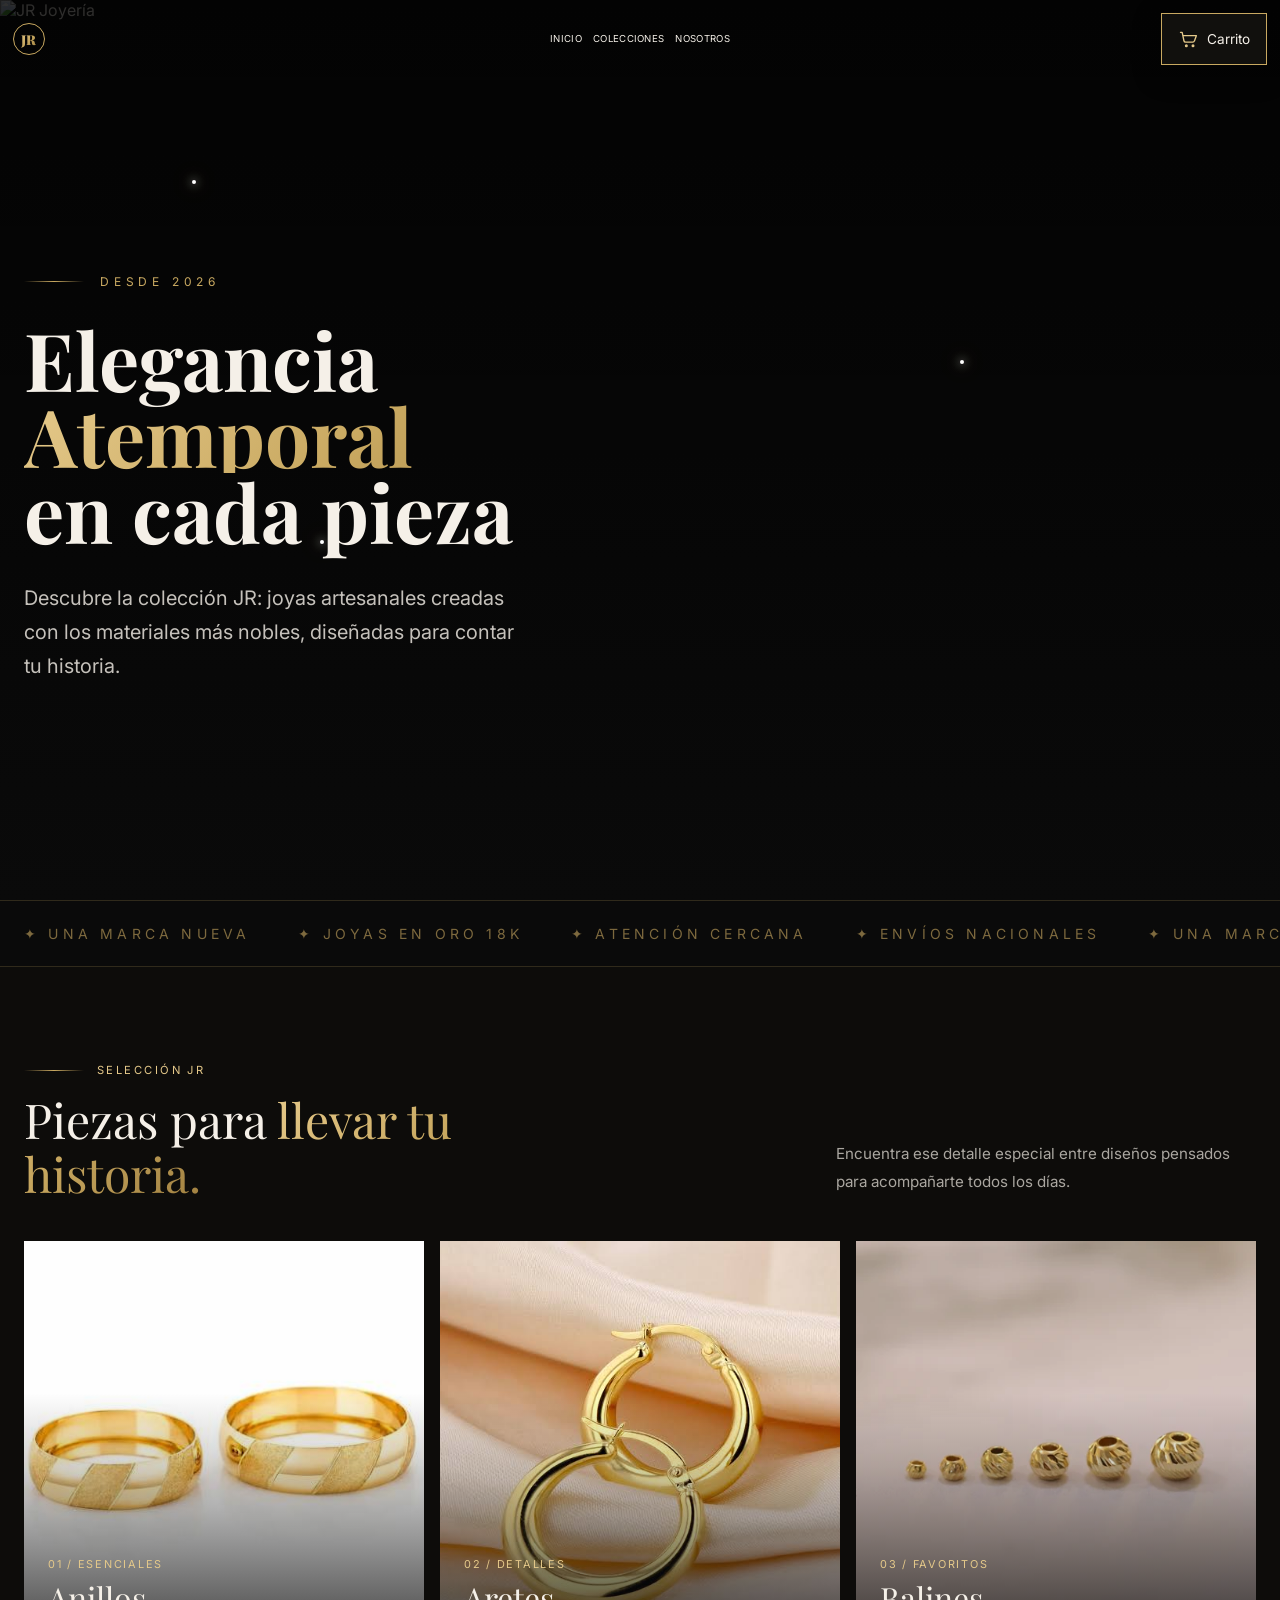
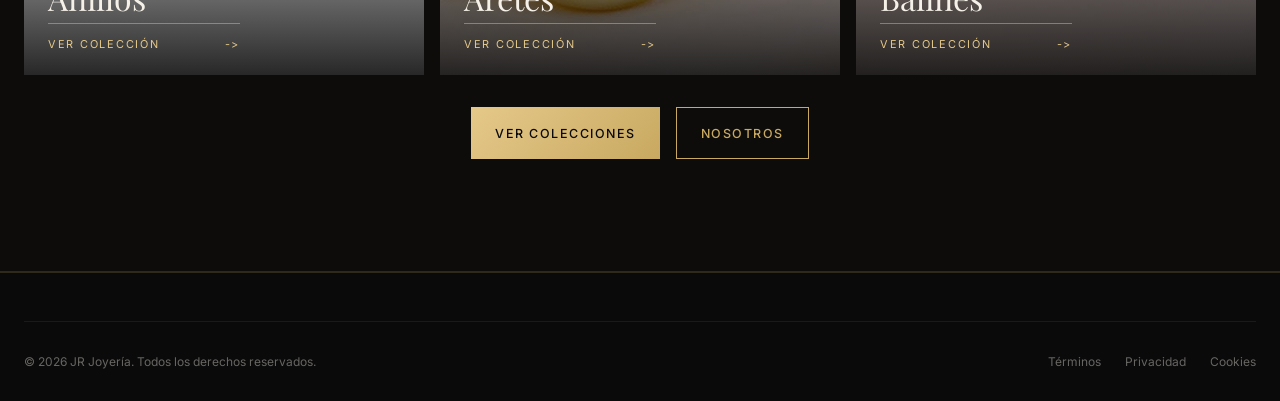
==== commit dace6ddb: "Fix HTML encoding issues in index.html" ====
--- a/index.html
+++ b/index.html
@@ -141,7 +141,7 @@
         <span class="home-collection-copy">
           <span class="home-collection-index">02 / DETALLES</span>
           <span class="home-collection-name font-serif">Aretes</span>
-          <span class="home-collection-link">Ver colección <span aria-hidden="true">↗</span></span>
+          <span class="home-collection-link">Ver colección <span aria-hidden="true">-></span></span>
         </span>
       </a>
 
@@ -151,7 +151,7 @@
         <span class="home-collection-copy">
           <span class="home-collection-index">03 / FAVORITOS</span>
           <span class="home-collection-name font-serif">Balines</span>
-          <span class="home-collection-link">Ver colección <span aria-hidden="true">↗</span></span>
+          <span class="home-collection-link">Ver colección <span aria-hidden="true">-></span></span>
         </span>
       </a>
     </div>
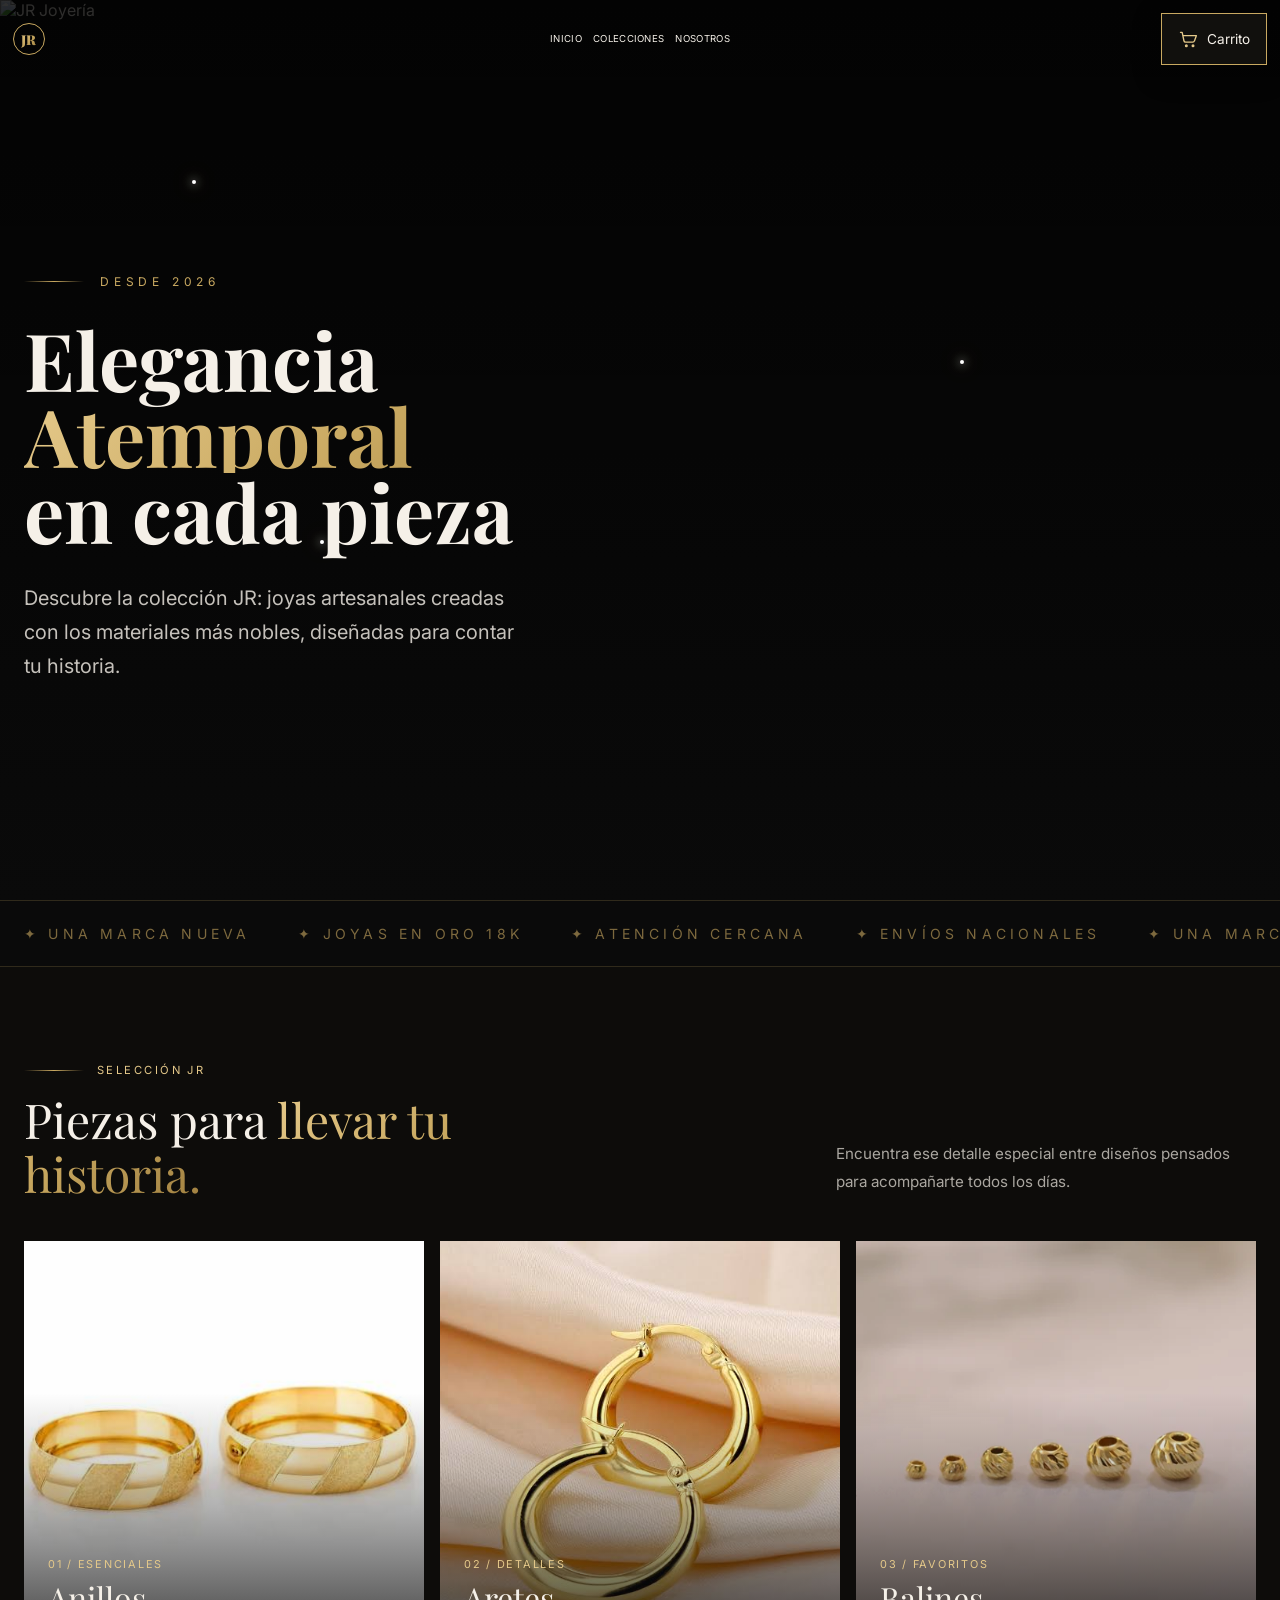
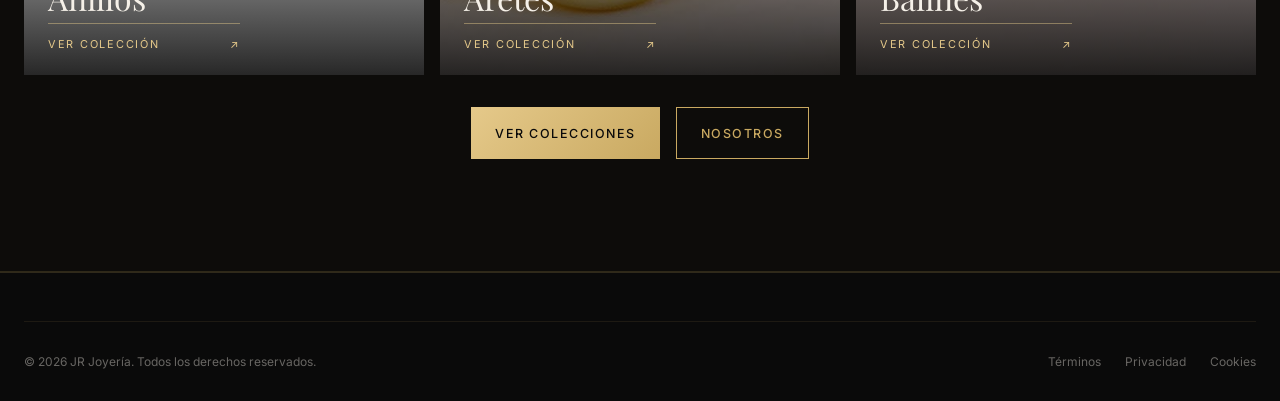
==== commit 1a500a70: "Fix HTML formatting and structure" ====
--- a/index.html
+++ b/index.html
@@ -54,7 +54,6 @@
     <a href="colecciones.html">COLECCIONES</a>
     <a href="nosotros.html">NOSOTROS</a>
   </div>
-
 </div>
 
 <!--FONDO OSCURO-->
@@ -131,7 +130,7 @@
         <span class="home-collection-copy">
           <span class="home-collection-index">01 / ESENCIALES</span>
           <span class="home-collection-name font-serif">Anillos</span>
-          <span class="home-collection-link">Ver colección <span aria-hidden="true">-></span></span>
+          <span class="home-collection-link">Ver colección <span aria-hidden="true">↗</span></span>
         </span>
       </a>
 
@@ -141,7 +140,7 @@
         <span class="home-collection-copy">
           <span class="home-collection-index">02 / DETALLES</span>
           <span class="home-collection-name font-serif">Aretes</span>
-          <span class="home-collection-link">Ver colección <span aria-hidden="true">-></span></span>
+          <span class="home-collection-link">Ver colección <span aria-hidden="true">↗</span></span>
         </span>
       </a>
 
@@ -151,7 +150,7 @@
         <span class="home-collection-copy">
           <span class="home-collection-index">03 / FAVORITOS</span>
           <span class="home-collection-name font-serif">Balines</span>
-          <span class="home-collection-link">Ver colección <span aria-hidden="true">-></span></span>
+          <span class="home-collection-link">Ver colección <span aria-hidden="true">↗</span></span>
         </span>
       </a>
     </div>
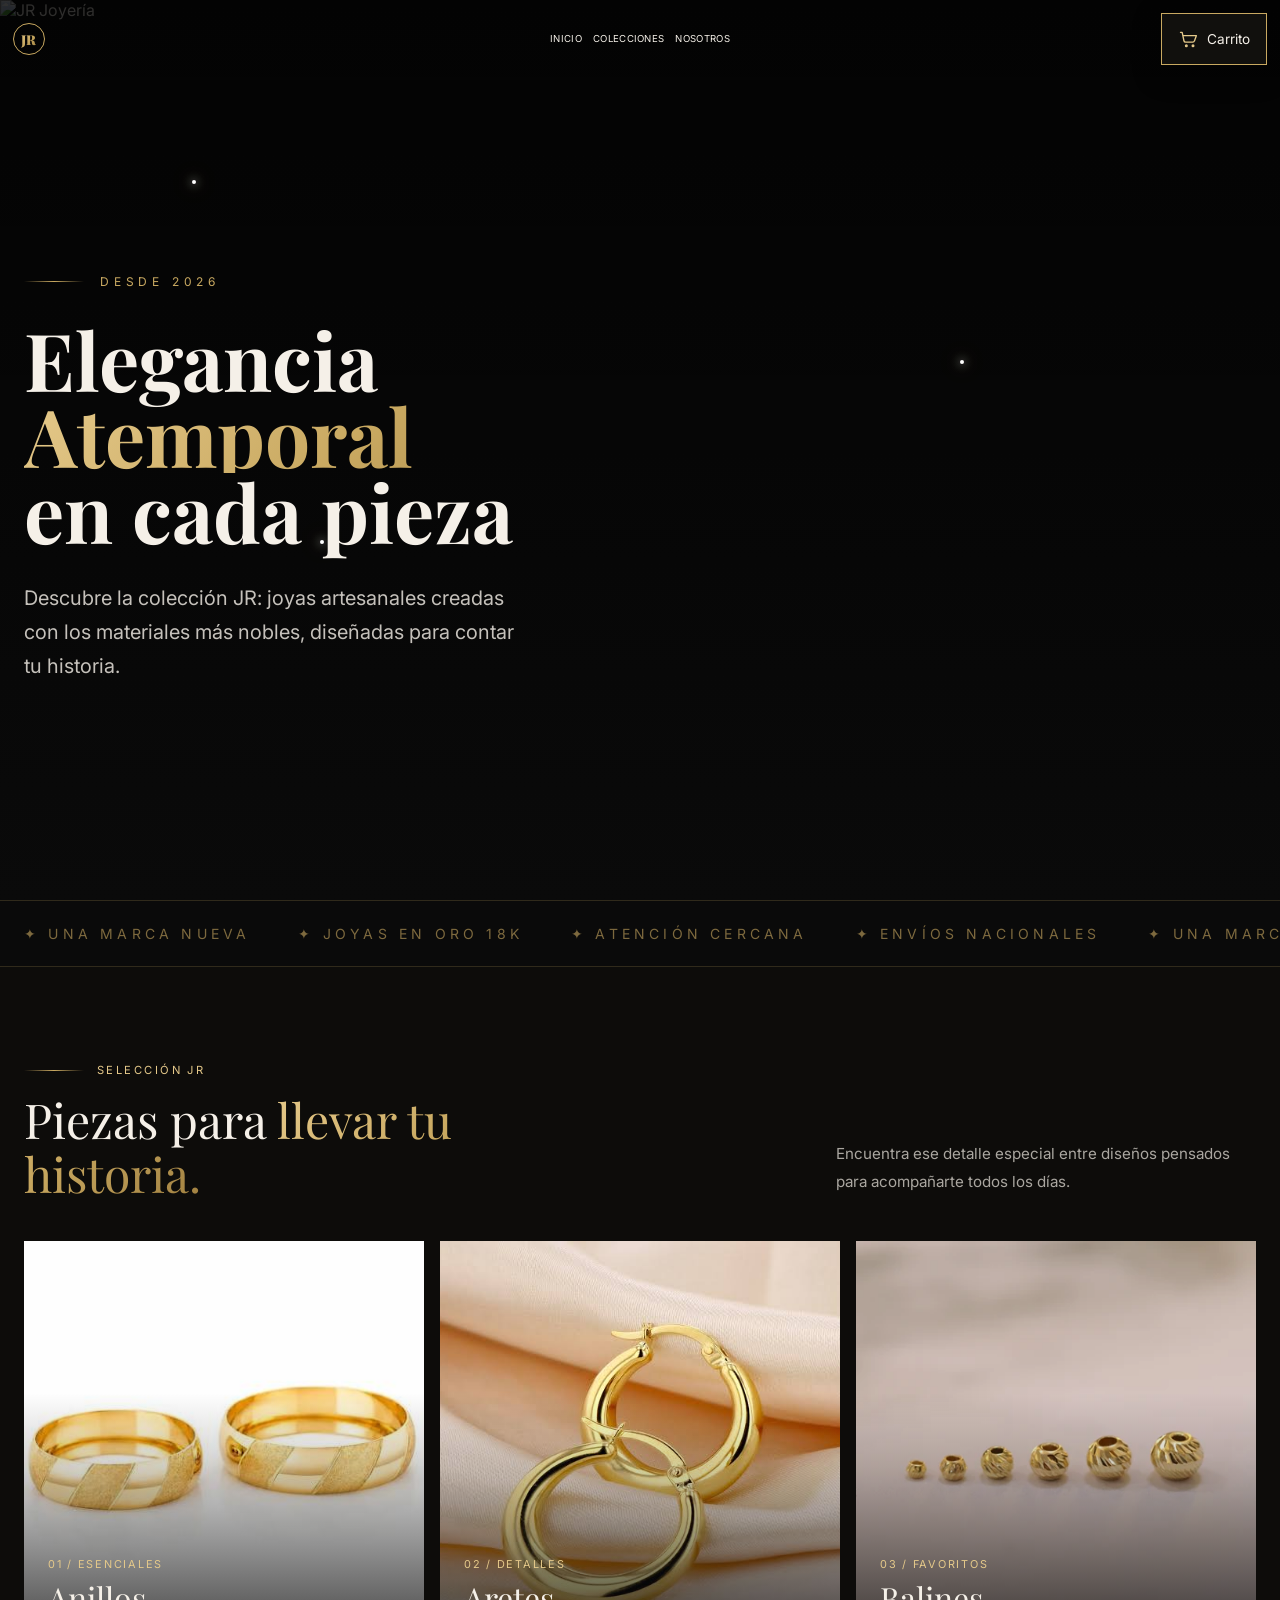
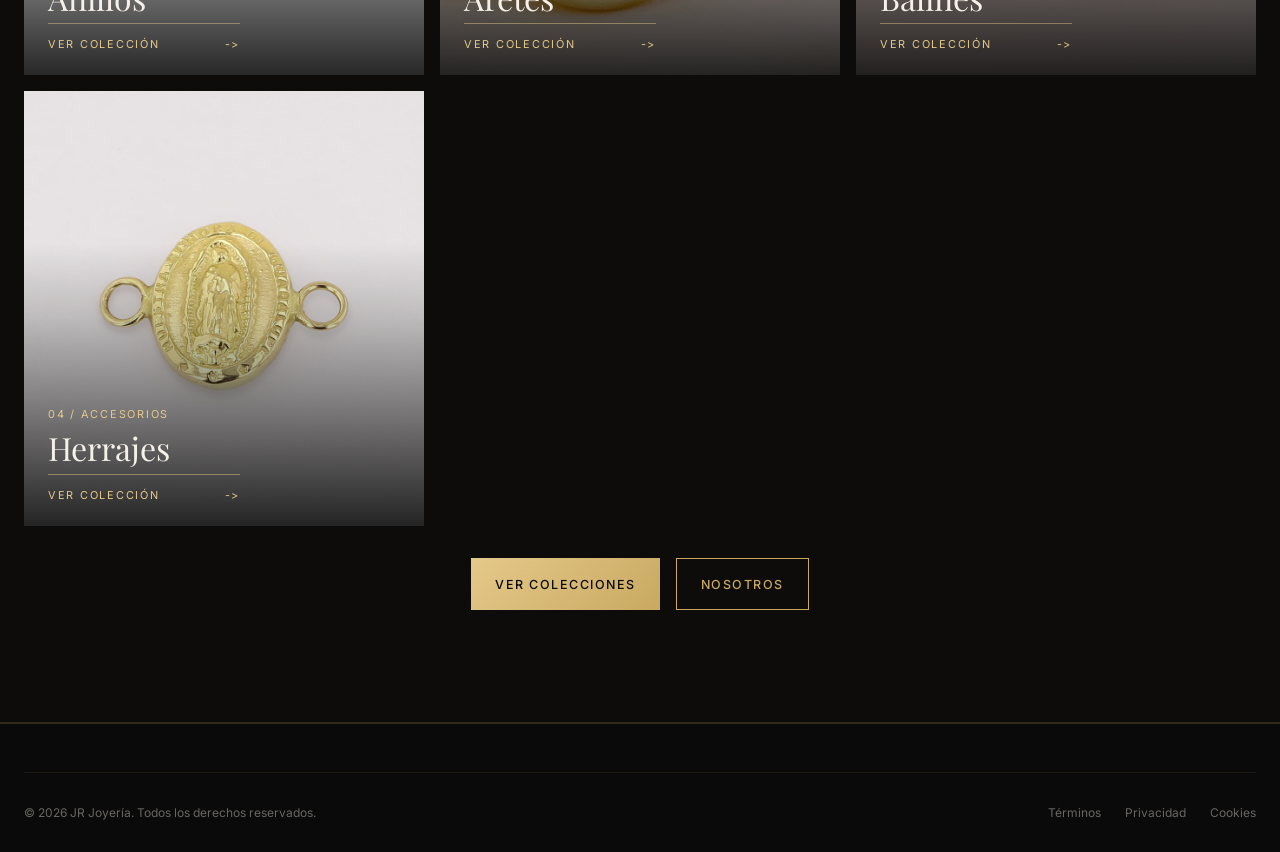
==== commit 0b66d891: "Add files via upload" ====
--- a/index.html
+++ b/index.html
@@ -12,48 +12,33 @@
 <body>
 
 <nav id="navbar">
-  <div class="navbar-container">
-
-    <!--bt_movil-->
-    <button id="mobileMenuBtn" class="mobile-menu-btn" aria-label="Abrir menú">
-      <span></span>
-      <span></span>
-      <span></span>
-    </button>
-
-    <!--logo-->
-    <a href="index.html" class="navbar-logo">
-      <div class="gold-border">
-        <span class="logo-mark text-gold-gradient">JR</span>
-      </div>
-    </a>
-
-    <!--pc-->
-    <div class="desktop-menu">
-      <a href="index.html">INICIO</a>
-      <a href="colecciones.html">COLECCIONES</a>
-      <a href="nosotros.html">NOSOTROS</a>
-    </div>
-
-    <!--es_derecho-->
-    <div class="navbar-right"></div>
-
-  </div>
+	<div class="navbar-container">
+		<button id="mobileMenuBtn" class="mobile-menu-btn" aria-label="Abrir menú">
+			<span></span>
+			<span></span>
+			<span></span>
+		</button>
+		<a href="index.html" class="navbar-logo">
+			<div class="gold-border">
+				<span class="logo-mark text-gold-gradient">JR</span>
+			</div>
+		</a>
+		<div class="desktop-menu">
+			<a href="index.html">INICIO</a>
+			<a href="colecciones.html">COLECCIONES</a>
+			<a href="nosotros.html">NOSOTROS</a>
+		</div>
+		<div class="navbar-right"></div>
+	</div>
 </nav>
 
-
-<!--movil -->
 <div id="mobileMenu" class="mobile-menu">
-
-  <button id="closeMobileMenu" class="close-mobile-menu">
-    ×
-  </button>
-
-  <div class="mobile-menu-links">
-    <a href="index.html">INICIO</a>
-    <a href="colecciones.html">COLECCIONES</a>
-    <a href="nosotros.html">NOSOTROS</a>
-  </div>
+	<button id="closeMobileMenu" class="close-mobile-menu">×</button>
+	<div class="mobile-menu-links">
+		<a href="index.html">INICIO</a>
+		<a href="colecciones.html">COLECCIONES</a>
+		<a href="nosotros.html">NOSOTROS</a>
+	</div>
 </div>
 
 <!--FONDO OSCURO-->
@@ -130,7 +115,7 @@
         <span class="home-collection-copy">
           <span class="home-collection-index">01 / ESENCIALES</span>
           <span class="home-collection-name font-serif">Anillos</span>
-          <span class="home-collection-link">Ver colección <span aria-hidden="true">↗</span></span>
+          <span class="home-collection-link">Ver colección <span aria-hidden="true">-></span></span>
         </span>
       </a>
 
@@ -140,7 +125,7 @@
         <span class="home-collection-copy">
           <span class="home-collection-index">02 / DETALLES</span>
           <span class="home-collection-name font-serif">Aretes</span>
-          <span class="home-collection-link">Ver colección <span aria-hidden="true">↗</span></span>
+          <span class="home-collection-link">Ver colección <span aria-hidden="true">-></span></span>
         </span>
       </a>
 
@@ -150,7 +135,17 @@
         <span class="home-collection-copy">
           <span class="home-collection-index">03 / FAVORITOS</span>
           <span class="home-collection-name font-serif">Balines</span>
-          <span class="home-collection-link">Ver colección <span aria-hidden="true">↗</span></span>
+          <span class="home-collection-link">Ver colección <span aria-hidden="true">-></span></span>
+        </span>
+      </a>
+
+    <a class="home-collection-card" href="herrajes.html">
+        <img src="img/herraje.jpg" alt="Herrajes de oro de la colección JR" loading="lazy">
+        <span class="home-collection-shade" aria-hidden="true"></span>
+        <span class="home-collection-copy">
+          <span class="home-collection-index">04 / ACCESORIOS</span>
+          <span class="home-collection-name font-serif">Herrajes</span>
+          <span class="home-collection-link">Ver colección <span aria-hidden="true">-></span></span>
         </span>
       </a>
     </div>
@@ -183,4 +178,4 @@
 </div>
 
 </body>
-</html>
+</html>
--- a/style.css
+++ b/style.css
@@ -1419,4 +1419,4 @@
     animation: none;
     transition: none;
   }
-}
+}
